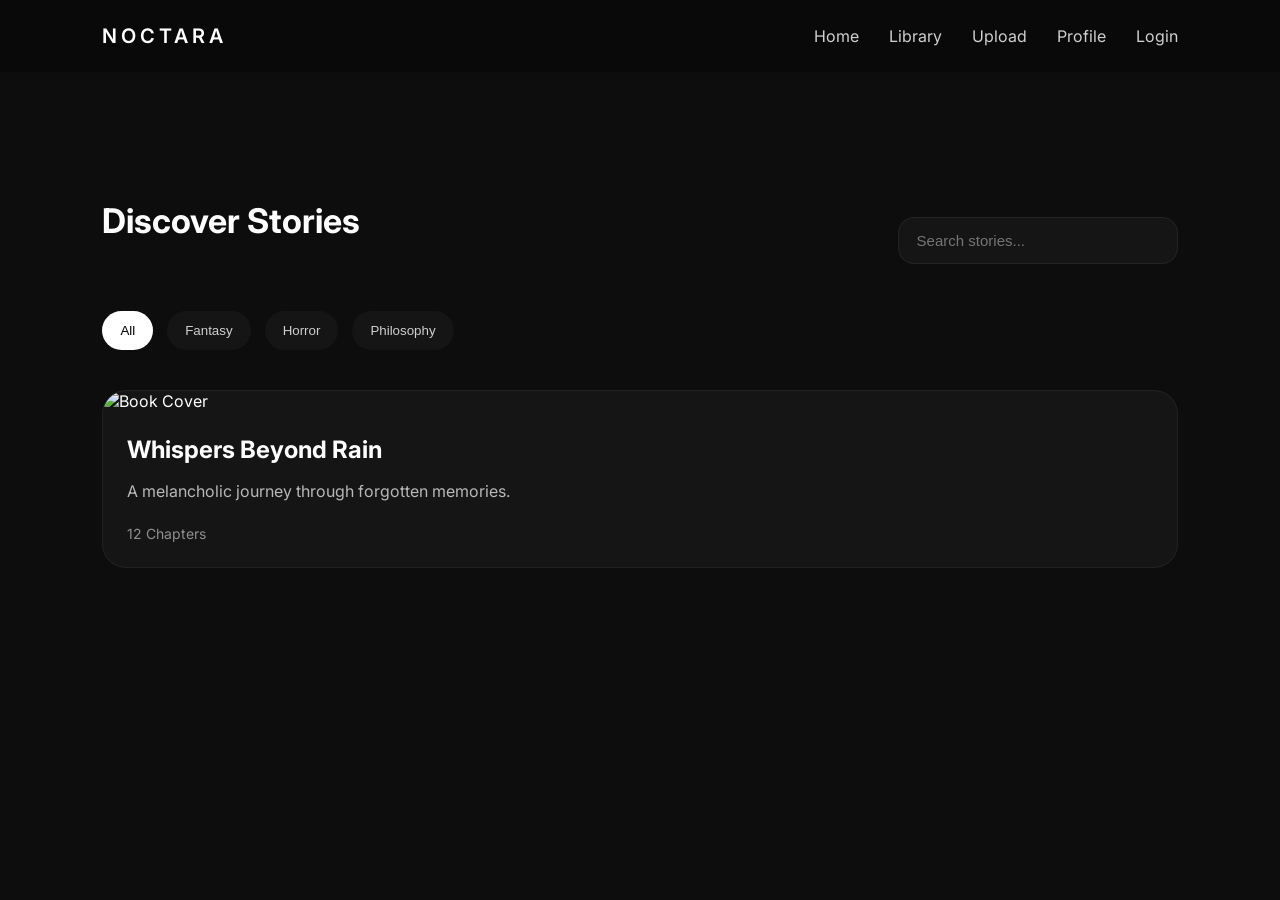
==== index.html @ 57a79c5a "Update index.html" ====
<!DOCTYPE html>
<html lang="en">
<head>
  <meta charset="UTF-8"/>
  <meta name="viewport" content="width=device-width, initial-scale=1.0"/>
  <title>Noctara</title>
  <link rel="stylesheet" href="style.css"/>
  <script src="https://cdn.jsdelivr.net/npm/@supabase/supabase-js@2"></script>
  <link rel="preconnect" href="https://fonts.googleapis.com">
  <link href="https://fonts.googleapis.com/css2?family=Inter:wght@300;400;500;600&family=Merriweather:wght@400;700&display=swap" rel="stylesheet">
</head>
<body>
  <nav class="navbar">
    <div class="logo">NOCTARA</div>
    <div class="nav-links">
      <a href="index.html">Home</a>
      <a href="#">Library</a>
      <a href="upload.html">Upload</a>
      <a href="profile.html">Profile</a>
      <a href="login.html" id="login-link">Login</a>
    </div>
  </nav>

  <section class="books-section" style="margin-top: 100px;">
    <div class="section-top">
      <h2>Discover Stories</h2>
      <input type="text" placeholder="Search stories..." class="search-bar">
    </div>

    <div class="genres">
      <button class="genre-btn active">All</button>
      <button class="genre-btn">Fantasy</button>
      <button class="genre-btn">Horror</button>
      <button class="genre-btn">Philosophy</button>
    </div>

    <div class="books-grid">
      <a href="book.html" class="book-link">
        <div class="book-card">
          <div class="image-wrapper">
            <img src="https://images.unsplash.com/photo-1512820790803-83ca734da794?q=80&w=1200&auto=format&fit=crop" alt="Book Cover">
          </div>
          <div class="book-info">
            <h3>Whispers Beyond Rain</h3>
            <p>A melancholic journey through forgotten memories.</p>
            <span>12 Chapters</span>
          </div>
        </div>
      </a>
      </div>
  </section>

  <script src="script.js"></script>
</body>
</html>
---- style.css ----
*{
  margin:0;
  padding:0;
  box-sizing:border-box;
}

body{
  background:#0d0d0d;
  color:white;
  font-family:'Inter',sans-serif;
  overflow-x:hidden;
}

/* NAVBAR */

.navbar{
  width:100%;
  padding:24px 8%;

  display:flex;
  justify-content:space-between;
  align-items:center;

  position:fixed;
  top:0;

  z-index:999;

  backdrop-filter:blur(12px);
  background:rgba(0,0,0,0.25);
}

.logo{
  font-size:20px;
  letter-spacing:4px;
  font-weight:600;
}

.nav-links{
  display:flex;
  gap:30px;
}

.nav-links a{
  color:#d0d0d0;
  text-decoration:none;
  transition:0.3s;
}

.nav-links a:hover{
  color:white;
}

/* HERO */

.hero{
  min-height:100vh;

  display:flex;
  align-items:center;

  padding:0 8%;
}

.hero-content{
  max-width:700px;
}

.small-text{
  color:#8f8f8f;
  margin-bottom:20px;

  letter-spacing:2px;
  text-transform:uppercase;

  font-size:12px;
}

.hero h1{
  font-size:72px;
  line-height:1.1;

  margin-bottom:24px;

  font-family:'Merriweather',serif;
}

.hero-description{
  color:#bcbcbc;
  line-height:1.9;

  font-size:18px;
}

.explore-btn{
  margin-top:35px;

  padding:16px 34px;

  border:none;
  border-radius:40px;

  background:white;
  color:black;

  font-weight:600;
  cursor:pointer;

  transition:0.3s;
}

.explore-btn:hover{
  transform:translateY(-3px);
}

/* BOOKS */

.books-section{
  padding:100px 8%;
}

.books-section h2{
  margin-bottom:40px;
  font-size:34px;
}

.books-grid{
  display:grid;
  grid-template-columns:repeat(auto-fit,minmax(280px,1fr));
  gap:30px;
}

.book-link{
  text-decoration:none;
  color:inherit;
}

.book-card{
  background:#151515;

  border-radius:24px;

  overflow:hidden;

  transition:0.4s;

  border:1px solid rgba(255,255,255,0.05);
}

.book-card:hover{
  transform:translateY(-10px);
}

.book-card img{
  width:100%;
  height:340px;
  object-fit:cover;
}

.book-info{
  padding:24px;
}

.book-info h3{
  margin-bottom:14px;
  font-size:24px;
}

.book-info p{
  color:#b8b8b8;
  line-height:1.7;

  margin-bottom:18px;
}

.book-info span{
  color:#8f8f8f;
  font-size:14px;
}

/* READING PAGE */

.reading-progress{
  position:fixed;
  top:0;
  left:0;

  width:0%;
  height:4px;

  background:white;

  z-index:99999;
}

.book-hero{
  position:relative;

  width:100%;
  min-height:100vh;

  display:flex;
  align-items:center;

  overflow:hidden;
}

.hero-cover{
  position:absolute;

  width:100%;
  height:100%;

  object-fit:cover;

  filter:brightness(0.25);
}

.overlay{
  position:absolute;

  width:100%;
  height:100%;

  background:linear-gradient(
    to bottom,
    rgba(0,0,0,0.3),
    rgba(0,0,0,0.9)
  );

  z-index:1;
}

.book-hero-content{
  position:relative;
  z-index:2;

  padding:140px 8%;

  max-width:800px;
}

.genre{
  color:#bdbdbd;

  margin-bottom:18px;

  letter-spacing:2px;
  text-transform:uppercase;

  font-size:12px;
}

.book-hero-content h1{
  font-size:72px;
  line-height:1.1;

  margin-bottom:18px;

  font-family:'Merriweather',serif;
}

.author{
  color:#d0d0d0;
  margin-bottom:30px;
}

.description{
  color:#b7b7b7;

  line-height:1.9;
  font-size:18px;
}

.start-reading-btn{
  margin-top:40px;

  padding:16px 34px;

  border:none;
  border-radius:40px;

  background:white;
  color:black;

  font-weight:600;

  cursor:pointer;

  transition:0.3s;
}

.start-reading-btn:hover{
  transform:translateY(-3px);
}

/* CHAPTER */

.chapter-section{
  padding:100px 8%;

  display:flex;
  justify-content:center;
}

.chapter-container{
  width:100%;
  max-width:850px;
}

.chapter-header{
  margin-bottom:60px;
}

.chapter-header span{
  color:#9e9e9e;

  letter-spacing:2px;
  text-transform:uppercase;

  font-size:13px;
}

.chapter-header h2{
  margin-top:14px;

  font-size:52px;

  font-family:'Merriweather',serif;
}

.chapter-content p{
  color:#d4d4d4;

  font-size:21px;
  line-height:2.2;

  margin-bottom:40px;
}

/* MOBILE */

@media(max-width:768px){

  .nav-links{
    display:none;
  }

  .hero h1,
  .book-hero-content h1{
    font-size:46px;
  }

  .chapter-header h2{
    font-size:34px;
  }

  .chapter-content p{
    font-size:18px;
    line-height:2;
  }

}
/* SECTION TOP */

.section-top{
  display:flex;
  justify-content:space-between;
  align-items:center;

  gap:20px;

  margin-bottom:30px;

  flex-wrap:wrap;
}

.search-bar{
  background:#151515;

  border:1px solid rgba(255,255,255,0.06);

  color:white;

  padding:14px 18px;

  border-radius:16px;

  width:280px;

  outline:none;

  font-size:15px;
}

/* GENRES */

.genres{
  display:flex;
  gap:14px;

  flex-wrap:wrap;

  margin-bottom:40px;
}

.genre-btn{
  background:#151515;

  color:#cfcfcf;

  border:none;

  padding:12px 18px;

  border-radius:30px;

  cursor:pointer;

  transition:0.3s;
}

.genre-btn:hover{
  background:#222;
}

.genre-btn.active{
  background:white;
  color:black;
}

/* CONTINUE READING */

.continue-reading{
  margin-bottom:60px;

  background:#151515;

  border:1px solid rgba(255,255,255,0.05);

  border-radius:28px;

  padding:35px;

  display:flex;
  justify-content:space-between;
  align-items:center;

  gap:20px;

  flex-wrap:wrap;
}

.continue-text span{
  color:#9f9f9f;

  text-transform:uppercase;

  letter-spacing:2px;

  font-size:12px;
}

.continue-text h3{
  margin-top:12px;
  margin-bottom:10px;

  font-size:32px;

  font-family:'Merriweather', serif;
}

.continue-text p{
  color:#b8b8b8;
}

.continue-btn{
  padding:16px 28px;

  border:none;
  border-radius:40px;

  background:white;
  color:black;

  font-weight:600;

  cursor:pointer;

  transition:0.3s;
}

.continue-btn:hover{
  transform:translateY(-3px);
}

/* IMAGE HOVER */

.image-wrapper{
  overflow:hidden;
}

.image-wrapper img{
  transition:0.5s;
}

.book-card:hover img{
  transform:scale(1.08);
}

/* MOBILE */

@media(max-width:768px){

  .search-bar{
    width:100%;
  }

  .continue-reading{
    padding:28px;
  }

  .continue-text h3{
    font-size:26px;
  }
  /* SCROLL REVEAL */

.hidden{
  opacity:0;

  transform:translateY(40px);

  transition:
    opacity 0.8s ease,
    transform 0.8s ease;
}

.show{
  opacity:1;

  transform:translateY(0);
}

}
/* UPLOAD PAGE */

.upload-section{
  min-height:100vh;

  padding:140px 8% 100px;

  display:flex;
  justify-content:center;
}

.upload-container{
  width:100%;
  max-width:900px;
}

.upload-label{
  color:#9f9f9f;

  letter-spacing:2px;
  text-transform:uppercase;

  font-size:12px;

  margin-bottom:18px;
}

.upload-container h1{
  font-size:64px;

  line-height:1.1;

  margin-bottom:20px;

  font-family:'Merriweather', serif;
}

.upload-description{
  color:#b7b7b7;

  line-height:1.8;

  margin-bottom:50px;

  max-width:650px;
}

.upload-form{
  display:flex;
  flex-direction:column;

  gap:28px;
}

.input-group{
  display:flex;
  flex-direction:column;

  gap:12px;
}

.input-group label{
  color:#d5d5d5;

  font-size:15px;
}

.input-group input,
.input-group textarea,
.input-group select{
  background:#151515;

  border:1px solid rgba(255,255,255,0.06);

  color:white;

  padding:18px;

  border-radius:18px;

  outline:none;

  font-size:15px;

  resize:none;
}

.input-group textarea{
  line-height:1.9;
}

.upload-buttons{
  display:flex;

  gap:20px;

  margin-top:20px;

  flex-wrap:wrap;
}

.draft-btn{
  background:#1c1c1c;

  color:white;

  border:none;

  padding:16px 28px;

  border-radius:40px;

  cursor:pointer;

  transition:0.3s;
}

.publish-btn{
  background:white;

  color:black;

  border:none;

  padding:16px 32px;

  border-radius:40px;

  font-weight:600;

  cursor:pointer;

  transition:0.3s;
}

.draft-btn:hover,
.publish-btn:hover{
  transform:translateY(-3px);
}

@media(max-width:768px){

  .upload-container h1{
    font-size:44px;
  }

}
/* PROFILE PAGE */

.profile-section{
  min-height:100vh;

  padding:160px 8% 100px;

  display:flex;
  align-items:center;
}

.profile-header{
  width:100%;

  display:flex;
  gap:60px;

  align-items:center;

  flex-wrap:wrap;
}

.profile-image{
  width:320px;
  height:420px;

  object-fit:cover;

  border-radius:30px;

  box-shadow:0 20px 60px rgba(0,0,0,0.5);
}

.profile-info{
  flex:1;
  min-width:300px;
}

.profile-tag{
  color:#9f9f9f;

  letter-spacing:2px;
  text-transform:uppercase;

  font-size:12px;

  margin-bottom:18px;
}

.profile-info h1{
  font-size:72px;

  line-height:1.1;

  margin-bottom:24px;

  font-family:'Merriweather', serif;
}

.profile-bio{
  color:#b7b7b7;

  line-height:1.9;

  max-width:700px;

  margin-bottom:40px;

  font-size:17px;
}

.profile-stats{
  display:flex;

  gap:20px;

  flex-wrap:wrap;
}

.stat-box{
  background:#151515;

  border:1px solid rgba(255,255,255,0.05);

  padding:24px 30px;

  border-radius:24px;

  min-width:140px;
}

.stat-box h3{
  font-size:30px;

  margin-bottom:8px;
}

.stat-box span{
  color:#a5a5a5;
}

@media(max-width:768px){

  .profile-info h1{
    font-size:48px;
  }

  .profile-image{
    width:100%;
    height:400px;
  }

}
/* AUTH PAGE */

.auth-section{
  min-height:100vh;

  display:flex;
  justify-content:center;
  align-items:center;

  padding:40px 8%;
}

.auth-container{
  width:100%;
  max-width:520px;

  background:#151515;

  border:1px solid rgba(255,255,255,0.05);

  border-radius:32px;

  padding:50px;
}

.auth-label{
  color:#9f9f9f;

  letter-spacing:2px;
  text-transform:uppercase;

  font-size:12px;

  margin-bottom:18px;
}

.auth-container h1{
  font-size:56px;

  line-height:1.1;

  margin-bottom:20px;

  font-family:'Merriweather', serif;
}

.auth-description{
  color:#b7b7b7;

  line-height:1.8;

  margin-bottom:40px;
}

.auth-form{
  display:flex;
  flex-direction:column;

  gap:24px;
}

.auth-options{
  display:flex;

  justify-content:space-between;
  align-items:center;

  gap:20px;

  flex-wrap:wrap;
}

.remember-box{
  display:flex;
  align-items:center;

  gap:10px;

  color:#cfcfcf;

  font-size:14px;
}

.auth-options a{
  color:#bdbdbd;

  text-decoration:none;

  font-size:14px;
}

.login-btn{
  margin-top:10px;

  background:white;
  color:black;

  border:none;

  padding:18px;

  border-radius:40px;

  font-weight:600;

  cursor:pointer;

  transition:0.3s;
}

.login-btn:hover{
  transform:translateY(-3px);
}

.signup-text{
  margin-top:30px;

  color:#b7b7b7;

  text-align:center;
}

.signup-text a{
  color:white;

  text-decoration:none;
}

@media(max-width:768px){

  .auth-container{
    padding:35px;
  }

  .auth-container h1{
    font-size:42px;
  }

}
.github-btn{
  width:100%;

  margin-top:15px;

  background:#24292e;
  color:white;

  border:none;

  padding:16px;

  border-radius:40px;

  cursor:pointer;

  transition:0.3s;
}

.github-btn:hover{
  transform:translateY(-3px);
}
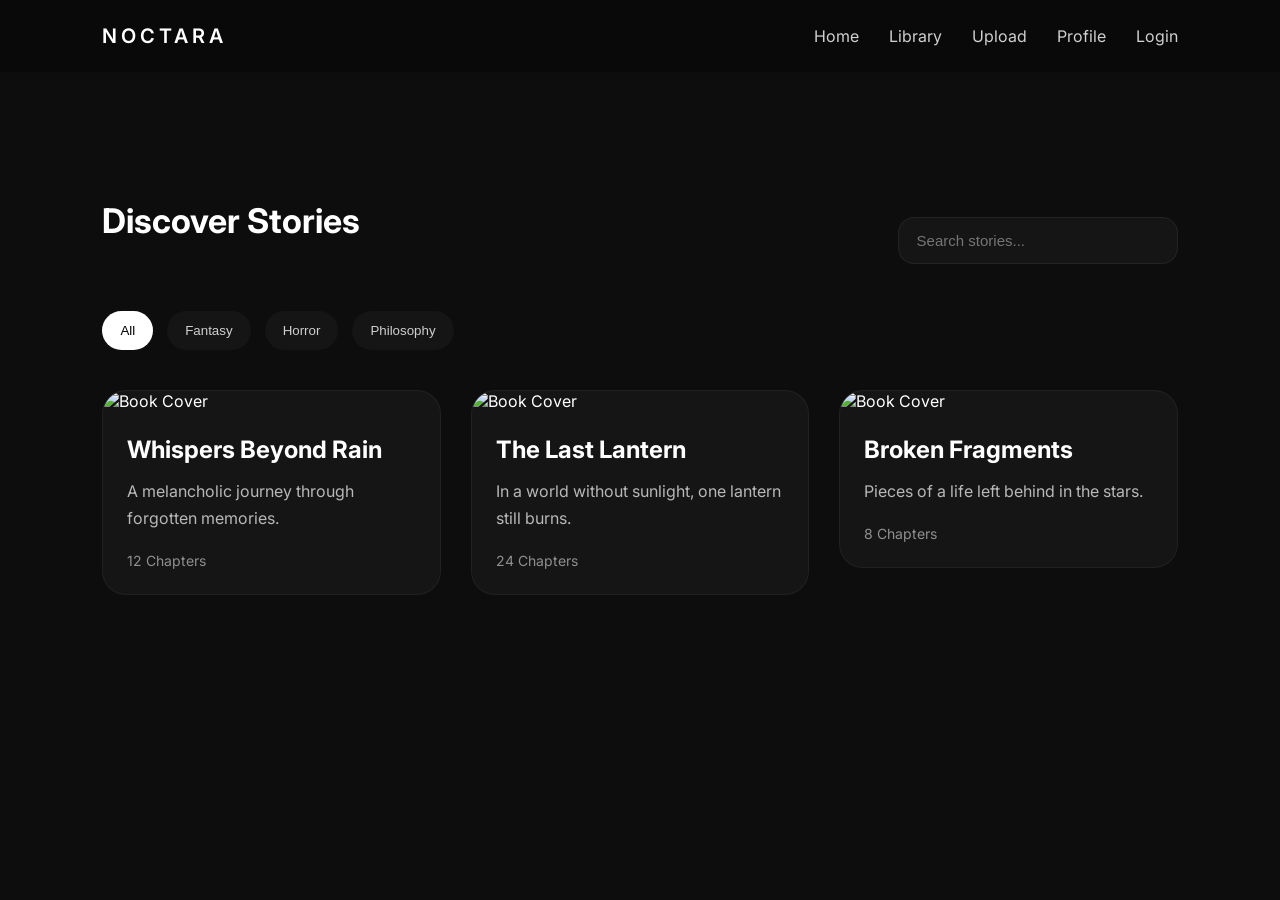
==== commit 6c6a7a75: "Update index.html" ====
--- a/index.html
+++ b/index.html
@@ -10,6 +10,7 @@
   <link href="https://fonts.googleapis.com/css2?family=Inter:wght@300;400;500;600&family=Merriweather:wght@400;700&display=swap" rel="stylesheet">
 </head>
 <body>
+
   <nav class="navbar">
     <div class="logo">NOCTARA</div>
     <div class="nav-links">
@@ -17,7 +18,7 @@
       <a href="#">Library</a>
       <a href="upload.html">Upload</a>
       <a href="profile.html">Profile</a>
-      <a href="login.html" id="login-link">Login</a>
+      <a href="login.html">Login</a>
     </div>
   </nav>
 
@@ -47,7 +48,33 @@
           </div>
         </div>
       </a>
-      </div>
+
+      <a href="book.html" class="book-link">
+        <div class="book-card">
+          <div class="image-wrapper">
+            <img src="https://images.unsplash.com/photo-1495446815901-a7297e633e8d?q=80&w=1200&auto=format&fit=crop" alt="Book Cover">
+          </div>
+          <div class="book-info">
+            <h3>The Last Lantern</h3>
+            <p>In a world without sunlight, one lantern still burns.</p>
+            <span>24 Chapters</span>
+          </div>
+        </div>
+      </a>
+
+      <a href="book.html" class="book-link">
+        <div class="book-card">
+          <div class="image-wrapper">
+            <img src="https://images.unsplash.com/photo-1521587760476-6c12a4b040da?q=80&w=1200&auto=format&fit=crop" alt="Book Cover">
+          </div>
+          <div class="book-info">
+            <h3>Broken Fragments</h3>
+            <p>Pieces of a life left behind in the stars.</p>
+            <span>8 Chapters</span>
+          </div>
+        </div>
+      </a>
+    </div>
   </section>
 
   <script src="script.js"></script>
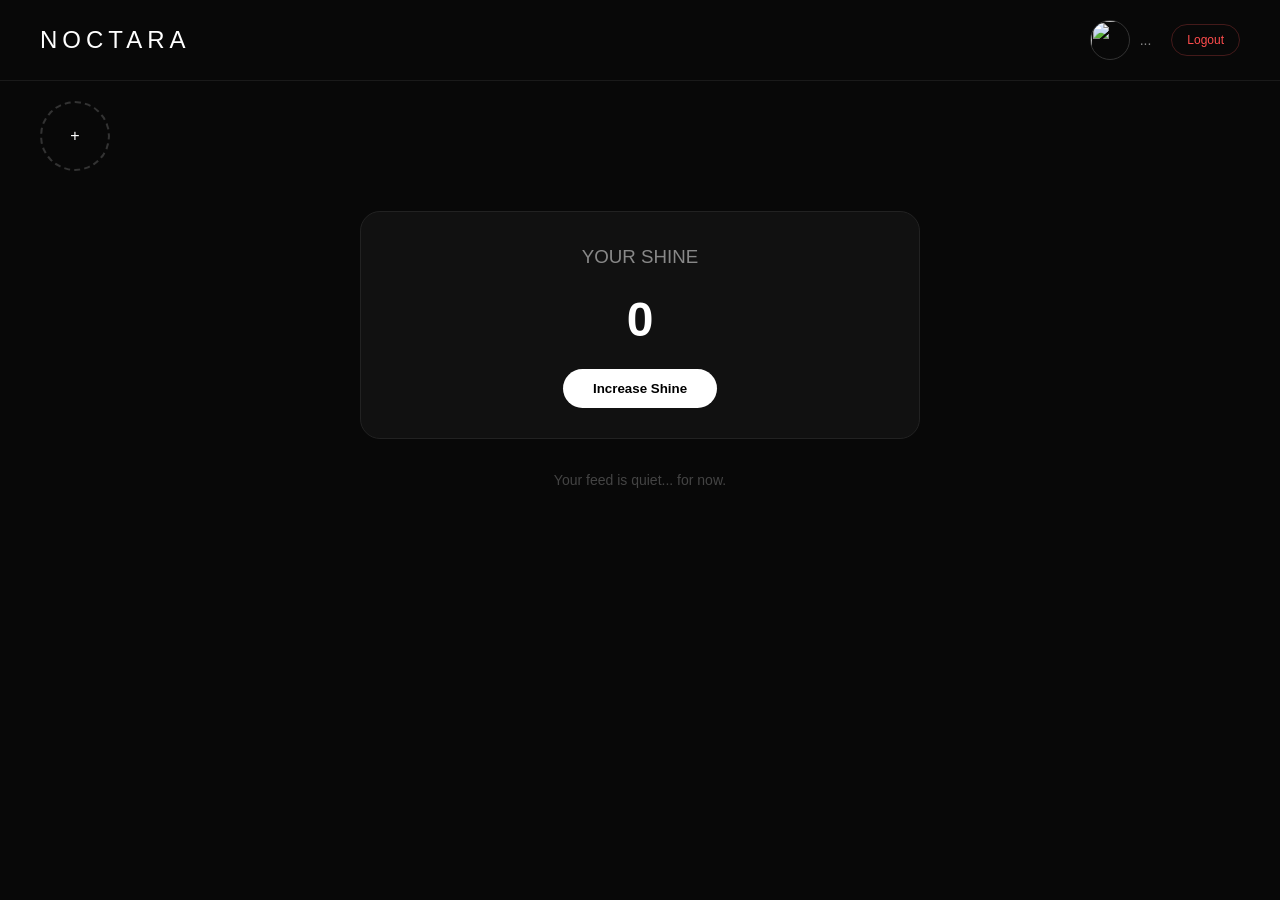
==== commit a4bef7a4: "Update index.html" ====
--- a/index.html
+++ b/index.html
@@ -1,82 +1,42 @@
 <!DOCTYPE html>
 <html lang="en">
 <head>
-  <meta charset="UTF-8"/>
-  <meta name="viewport" content="width=device-width, initial-scale=1.0"/>
-  <title>Noctara</title>
-  <link rel="stylesheet" href="style.css"/>
-  <script src="https://cdn.jsdelivr.net/npm/@supabase/supabase-js@2"></script>
-  <link rel="preconnect" href="https://fonts.googleapis.com">
-  <link href="https://fonts.googleapis.com/css2?family=Inter:wght@300;400;500;600&family=Merriweather:wght@400;700&display=swap" rel="stylesheet">
+    <meta charset="UTF-8">
+    <meta name="viewport" content="width=device-width, initial-scale=1.0">
+    <title>Noctara | Feed</title>
+    <link rel="stylesheet" href="style.css">
+    <script src="https://cdn.jsdelivr.net/npm/@supabase/supabase-js@2"></script>
 </head>
-<body>
+<body style="background: #080808; color: white; margin: 0; font-family: 'Inter', sans-serif;">
 
-  <nav class="navbar">
-    <div class="logo">NOCTARA</div>
-    <div class="nav-links">
-      <a href="index.html">Home</a>
-      <a href="#">Library</a>
-      <a href="upload.html">Upload</a>
-      <a href="profile.html">Profile</a>
-      <a href="login.html">Login</a>
-    </div>
-  </nav>
+    <nav style="display: flex; justify-content: space-between; align-items: center; padding: 20px 40px; border-bottom: 1px solid #1a1a1a;">
+        <h2 style="letter-spacing: 5px; font-weight: 200; margin: 0;">NOCTARA</h2>
+        <div style="display: flex; align-items: center; gap: 20px;">
+            <div id="userProfile" style="display: flex; align-items: center; gap: 10px;">
+                <img id="avatarImg" src="https://via.placeholder.com/40" style="width: 40px; height: 40px; border-radius: 50%; border: 1px solid #333; object-fit: cover;">
+                <span id="userEmail" style="font-size: 14px; color: #888;">...</span>
+            </div>
+            <button id="logoutBtn" style="background: transparent; color: #ff4d4d; border: 1px solid #441a1a; padding: 8px 15px; border-radius: 20px; cursor: pointer; font-size: 12px;">Logout</button>
+        </div>
+    </nav>
 
-  <section class="books-section" style="margin-top: 100px;">
-    <div class="section-top">
-      <h2>Discover Stories</h2>
-      <input type="text" placeholder="Search stories..." class="search-bar">
+    <div class="stories-container" style="display: flex; gap: 15px; padding: 20px 40px; overflow-x: auto; scrollbar-width: none;">
+        <div class="story-add" style="min-width: 70px; height: 70px; border-radius: 50%; border: 2px dashed #333; display: flex; align-items: center; justify-content: center; cursor: pointer;">+</div>
+        <div id="storyList" style="display: flex; gap: 15px;"></div>
     </div>
 
-    <div class="genres">
-      <button class="genre-btn active">All</button>
-      <button class="genre-btn">Fantasy</button>
-      <button class="genre-btn">Horror</button>
-      <button class="genre-btn">Philosophy</button>
-    </div>
+    <main style="max-width: 600px; margin: 0 auto; padding: 20px;">
+        <div class="shine-card" style="background: #111; border: 1px solid #222; border-radius: 20px; padding: 30px; text-align: center;">
+            <h3 style="font-weight: 300; color: #888;">YOUR SHINE</h3>
+            <div id="shineDisplay" style="font-size: 48px; font-weight: 700; margin: 10px 0;">0</div>
+            <button id="increaseShine" style="background: white; color: black; border: none; padding: 12px 30px; border-radius: 25px; font-weight: 600; cursor: pointer; transition: 0.3s;">Increase Shine</button>
+        </div>
 
-    <div class="books-grid">
-      <a href="book.html" class="book-link">
-        <div class="book-card">
-          <div class="image-wrapper">
-            <img src="https://images.unsplash.com/photo-1512820790803-83ca734da794?q=80&w=1200&auto=format&fit=crop" alt="Book Cover">
-          </div>
-          <div class="book-info">
-            <h3>Whispers Beyond Rain</h3>
-            <p>A melancholic journey through forgotten memories.</p>
-            <span>12 Chapters</span>
-          </div>
+        <div id="postFeed" style="margin-top: 30px;">
+            <p style="color: #444; text-align: center; font-size: 14px;">Your feed is quiet... for now.</p>
         </div>
-      </a>
+    </main>
 
-      <a href="book.html" class="book-link">
-        <div class="book-card">
-          <div class="image-wrapper">
-            <img src="https://images.unsplash.com/photo-1495446815901-a7297e633e8d?q=80&w=1200&auto=format&fit=crop" alt="Book Cover">
-          </div>
-          <div class="book-info">
-            <h3>The Last Lantern</h3>
-            <p>In a world without sunlight, one lantern still burns.</p>
-            <span>24 Chapters</span>
-          </div>
-        </div>
-      </a>
-
-      <a href="book.html" class="book-link">
-        <div class="book-card">
-          <div class="image-wrapper">
-            <img src="https://images.unsplash.com/photo-1521587760476-6c12a4b040da?q=80&w=1200&auto=format&fit=crop" alt="Book Cover">
-          </div>
-          <div class="book-info">
-            <h3>Broken Fragments</h3>
-            <p>Pieces of a life left behind in the stars.</p>
-            <span>8 Chapters</span>
-          </div>
-        </div>
-      </a>
-    </div>
-  </section>
-
-  <script src="script.js"></script>
+    <script src="script.js"></script>
 </body>
 </html>
--- a/style.css
+++ b/style.css
@@ -1,965 +1,287 @@
-*{
-  margin:0;
-  padding:0;
-  box-sizing:border-box;
-}
-
-body{
-  background:#0d0d0d;
-  color:white;
-  font-family:'Inter',sans-serif;
-  overflow-x:hidden;
-}
-
-/* NAVBAR */
-
-.navbar{
-  width:100%;
-  padding:24px 8%;
-
-  display:flex;
-  justify-content:space-between;
-  align-items:center;
-
-  position:fixed;
-  top:0;
-
-  z-index:999;
-
-  backdrop-filter:blur(12px);
-  background:rgba(0,0,0,0.25);
-}
-
-.logo{
-  font-size:20px;
-  letter-spacing:4px;
-  font-weight:600;
-}
-
-.nav-links{
-  display:flex;
-  gap:30px;
-}
-
-.nav-links a{
-  color:#d0d0d0;
-  text-decoration:none;
-  transition:0.3s;
-}
-
-.nav-links a:hover{
-  color:white;
-}
-
-/* HERO */
-
-.hero{
-  min-height:100vh;
-
-  display:flex;
-  align-items:center;
-
-  padding:0 8%;
-}
-
-.hero-content{
-  max-width:700px;
-}
-
-.small-text{
-  color:#8f8f8f;
-  margin-bottom:20px;
-
-  letter-spacing:2px;
-  text-transform:uppercase;
-
-  font-size:12px;
-}
-
-.hero h1{
-  font-size:72px;
-  line-height:1.1;
-
-  margin-bottom:24px;
-
-  font-family:'Merriweather',serif;
-}
-
-.hero-description{
-  color:#bcbcbc;
-  line-height:1.9;
-
-  font-size:18px;
-}
-
-.explore-btn{
-  margin-top:35px;
-
-  padding:16px 34px;
-
-  border:none;
-  border-radius:40px;
-
-  background:white;
-  color:black;
-
-  font-weight:600;
-  cursor:pointer;
-
-  transition:0.3s;
-}
-
-.explore-btn:hover{
-  transform:translateY(-3px);
-}
-
-/* BOOKS */
-
-.books-section{
-  padding:100px 8%;
-}
-
-.books-section h2{
-  margin-bottom:40px;
-  font-size:34px;
-}
-
-.books-grid{
-  display:grid;
-  grid-template-columns:repeat(auto-fit,minmax(280px,1fr));
-  gap:30px;
-}
-
-.book-link{
-  text-decoration:none;
-  color:inherit;
-}
-
-.book-card{
-  background:#151515;
-
-  border-radius:24px;
-
-  overflow:hidden;
-
-  transition:0.4s;
-
-  border:1px solid rgba(255,255,255,0.05);
-}
-
-.book-card:hover{
-  transform:translateY(-10px);
-}
-
-.book-card img{
-  width:100%;
-  height:340px;
-  object-fit:cover;
-}
-
-.book-info{
-  padding:24px;
-}
-
-.book-info h3{
-  margin-bottom:14px;
-  font-size:24px;
-}
-
-.book-info p{
-  color:#b8b8b8;
-  line-height:1.7;
-
-  margin-bottom:18px;
-}
-
-.book-info span{
-  color:#8f8f8f;
-  font-size:14px;
-}
-
-/* READING PAGE */
-
-.reading-progress{
-  position:fixed;
-  top:0;
-  left:0;
-
-  width:0%;
-  height:4px;
-
-  background:white;
-
-  z-index:99999;
-}
-
-.book-hero{
-  position:relative;
-
-  width:100%;
-  min-height:100vh;
-
-  display:flex;
-  align-items:center;
-
-  overflow:hidden;
-}
-
-.hero-cover{
-  position:absolute;
-
-  width:100%;
-  height:100%;
-
-  object-fit:cover;
-
-  filter:brightness(0.25);
-}
-
-.overlay{
-  position:absolute;
-
-  width:100%;
-  height:100%;
-
-  background:linear-gradient(
-    to bottom,
-    rgba(0,0,0,0.3),
-    rgba(0,0,0,0.9)
-  );
-
-  z-index:1;
-}
-
-.book-hero-content{
-  position:relative;
-  z-index:2;
-
-  padding:140px 8%;
-
-  max-width:800px;
-}
-
-.genre{
-  color:#bdbdbd;
-
-  margin-bottom:18px;
-
-  letter-spacing:2px;
-  text-transform:uppercase;
-
-  font-size:12px;
-}
-
-.book-hero-content h1{
-  font-size:72px;
-  line-height:1.1;
-
-  margin-bottom:18px;
-
-  font-family:'Merriweather',serif;
-}
-
-.author{
-  color:#d0d0d0;
-  margin-bottom:30px;
-}
-
-.description{
-  color:#b7b7b7;
-
-  line-height:1.9;
-  font-size:18px;
-}
-
-.start-reading-btn{
-  margin-top:40px;
-
-  padding:16px 34px;
-
-  border:none;
-  border-radius:40px;
-
-  background:white;
-  color:black;
-
-  font-weight:600;
-
-  cursor:pointer;
-
-  transition:0.3s;
-}
-
-.start-reading-btn:hover{
-  transform:translateY(-3px);
-}
-
-/* CHAPTER */
-
-.chapter-section{
-  padding:100px 8%;
-
-  display:flex;
-  justify-content:center;
-}
-
-.chapter-container{
-  width:100%;
-  max-width:850px;
-}
-
-.chapter-header{
-  margin-bottom:60px;
-}
-
-.chapter-header span{
-  color:#9e9e9e;
-
-  letter-spacing:2px;
-  text-transform:uppercase;
-
-  font-size:13px;
-}
-
-.chapter-header h2{
-  margin-top:14px;
-
-  font-size:52px;
-
-  font-family:'Merriweather',serif;
-}
-
-.chapter-content p{
-  color:#d4d4d4;
-
-  font-size:21px;
-  line-height:2.2;
-
-  margin-bottom:40px;
-}
-
-/* MOBILE */
-
-@media(max-width:768px){
-
-  .nav-links{
-    display:none;
-  }
-
-  .hero h1,
-  .book-hero-content h1{
-    font-size:46px;
-  }
-
-  .chapter-header h2{
-    font-size:34px;
-  }
-
-  .chapter-content p{
-    font-size:18px;
-    line-height:2;
-  }
-
-}
-/* SECTION TOP */
-
-.section-top{
-  display:flex;
-  justify-content:space-between;
-  align-items:center;
-
-  gap:20px;
-
-  margin-bottom:30px;
-
-  flex-wrap:wrap;
-}
-
-.search-bar{
-  background:#151515;
-
-  border:1px solid rgba(255,255,255,0.06);
-
-  color:white;
-
-  padding:14px 18px;
-
-  border-radius:16px;
-
-  width:280px;
-
-  outline:none;
-
-  font-size:15px;
-}
-
-/* GENRES */
-
-.genres{
-  display:flex;
-  gap:14px;
-
-  flex-wrap:wrap;
-
-  margin-bottom:40px;
-}
-
-.genre-btn{
-  background:#151515;
-
-  color:#cfcfcf;
-
-  border:none;
-
-  padding:12px 18px;
-
-  border-radius:30px;
-
-  cursor:pointer;
-
-  transition:0.3s;
-}
-
-.genre-btn:hover{
-  background:#222;
-}
-
-.genre-btn.active{
-  background:white;
-  color:black;
-}
-
-/* CONTINUE READING */
-
-.continue-reading{
-  margin-bottom:60px;
-
-  background:#151515;
-
-  border:1px solid rgba(255,255,255,0.05);
-
-  border-radius:28px;
-
-  padding:35px;
-
-  display:flex;
-  justify-content:space-between;
-  align-items:center;
-
-  gap:20px;
-
-  flex-wrap:wrap;
-}
-
-.continue-text span{
-  color:#9f9f9f;
-
-  text-transform:uppercase;
-
-  letter-spacing:2px;
-
-  font-size:12px;
-}
-
-.continue-text h3{
-  margin-top:12px;
-  margin-bottom:10px;
-
-  font-size:32px;
-
-  font-family:'Merriweather', serif;
-}
-
-.continue-text p{
-  color:#b8b8b8;
-}
-
-.continue-btn{
-  padding:16px 28px;
-
-  border:none;
-  border-radius:40px;
-
-  background:white;
-  color:black;
-
-  font-weight:600;
-
-  cursor:pointer;
-
-  transition:0.3s;
-}
-
-.continue-btn:hover{
-  transform:translateY(-3px);
-}
-
-/* IMAGE HOVER */
-
-.image-wrapper{
-  overflow:hidden;
-}
-
-.image-wrapper img{
-  transition:0.5s;
-}
-
-.book-card:hover img{
-  transform:scale(1.08);
-}
-
-/* MOBILE */
-
-@media(max-width:768px){
-
-  .search-bar{
-    width:100%;
-  }
-
-  .continue-reading{
-    padding:28px;
-  }
-
-  .continue-text h3{
-    font-size:26px;
-  }
-  /* SCROLL REVEAL */
-
-.hidden{
-  opacity:0;
-
-  transform:translateY(40px);
-
-  transition:
-    opacity 0.8s ease,
-    transform 0.8s ease;
-}
-
-.show{
-  opacity:1;
-
-  transform:translateY(0);
-}
-
-}
-/* UPLOAD PAGE */
-
-.upload-section{
-  min-height:100vh;
-
-  padding:140px 8% 100px;
-
-  display:flex;
-  justify-content:center;
-}
-
-.upload-container{
-  width:100%;
-  max-width:900px;
-}
-
-.upload-label{
-  color:#9f9f9f;
-
-  letter-spacing:2px;
-  text-transform:uppercase;
-
-  font-size:12px;
-
-  margin-bottom:18px;
-}
-
-.upload-container h1{
-  font-size:64px;
-
-  line-height:1.1;
-
-  margin-bottom:20px;
-
-  font-family:'Merriweather', serif;
-}
-
-.upload-description{
-  color:#b7b7b7;
-
-  line-height:1.8;
-
-  margin-bottom:50px;
-
-  max-width:650px;
-}
-
-.upload-form{
-  display:flex;
-  flex-direction:column;
-
-  gap:28px;
-}
-
-.input-group{
-  display:flex;
-  flex-direction:column;
-
-  gap:12px;
-}
-
-.input-group label{
-  color:#d5d5d5;
-
-  font-size:15px;
-}
-
-.input-group input,
-.input-group textarea,
-.input-group select{
-  background:#151515;
-
-  border:1px solid rgba(255,255,255,0.06);
-
-  color:white;
-
-  padding:18px;
-
-  border-radius:18px;
-
-  outline:none;
-
-  font-size:15px;
-
-  resize:none;
-}
-
-.input-group textarea{
-  line-height:1.9;
-}
-
-.upload-buttons{
-  display:flex;
-
-  gap:20px;
-
-  margin-top:20px;
-
-  flex-wrap:wrap;
-}
-
-.draft-btn{
-  background:#1c1c1c;
-
-  color:white;
-
-  border:none;
-
-  padding:16px 28px;
-
-  border-radius:40px;
-
-  cursor:pointer;
-
-  transition:0.3s;
-}
-
-.publish-btn{
-  background:white;
-
-  color:black;
-
-  border:none;
-
-  padding:16px 32px;
-
-  border-radius:40px;
-
-  font-weight:600;
-
-  cursor:pointer;
-
-  transition:0.3s;
-}
-
-.draft-btn:hover,
-.publish-btn:hover{
-  transform:translateY(-3px);
-}
-
-@media(max-width:768px){
-
-  .upload-container h1{
-    font-size:44px;
-  }
-
-}
-/* PROFILE PAGE */
-
-.profile-section{
-  min-height:100vh;
-
-  padding:160px 8% 100px;
-
-  display:flex;
-  align-items:center;
-}
-
-.profile-header{
-  width:100%;
-
-  display:flex;
-  gap:60px;
-
-  align-items:center;
-
-  flex-wrap:wrap;
-}
-
-.profile-image{
-  width:320px;
-  height:420px;
-
-  object-fit:cover;
-
-  border-radius:30px;
-
-  box-shadow:0 20px 60px rgba(0,0,0,0.5);
-}
-
-.profile-info{
-  flex:1;
-  min-width:300px;
-}
-
-.profile-tag{
-  color:#9f9f9f;
-
-  letter-spacing:2px;
-  text-transform:uppercase;
-
-  font-size:12px;
-
-  margin-bottom:18px;
-}
-
-.profile-info h1{
-  font-size:72px;
-
-  line-height:1.1;
-
-  margin-bottom:24px;
-
-  font-family:'Merriweather', serif;
-}
-
-.profile-bio{
-  color:#b7b7b7;
-
-  line-height:1.9;
-
-  max-width:700px;
-
-  margin-bottom:40px;
-
-  font-size:17px;
-}
-
-.profile-stats{
-  display:flex;
-
-  gap:20px;
-
-  flex-wrap:wrap;
-}
-
-.stat-box{
-  background:#151515;
-
-  border:1px solid rgba(255,255,255,0.05);
-
-  padding:24px 30px;
-
-  border-radius:24px;
-
-  min-width:140px;
-}
-
-.stat-box h3{
-  font-size:30px;
-
-  margin-bottom:8px;
-}
-
-.stat-box span{
-  color:#a5a5a5;
-}
-
-@media(max-width:768px){
-
-  .profile-info h1{
-    font-size:48px;
-  }
-
-  .profile-image{
-    width:100%;
-    height:400px;
-  }
-
-}
-/* AUTH PAGE */
-
-.auth-section{
-  min-height:100vh;
-
-  display:flex;
-  justify-content:center;
-  align-items:center;
-
-  padding:40px 8%;
-}
-
-.auth-container{
-  width:100%;
-  max-width:520px;
-
-  background:#151515;
-
-  border:1px solid rgba(255,255,255,0.05);
-
-  border-radius:32px;
-
-  padding:50px;
-}
-
-.auth-label{
-  color:#9f9f9f;
-
-  letter-spacing:2px;
-  text-transform:uppercase;
-
-  font-size:12px;
-
-  margin-bottom:18px;
-}
-
-.auth-container h1{
-  font-size:56px;
-
-  line-height:1.1;
-
-  margin-bottom:20px;
-
-  font-family:'Merriweather', serif;
-}
-
-.auth-description{
-  color:#b7b7b7;
-
-  line-height:1.8;
-
-  margin-bottom:40px;
-}
-
-.auth-form{
-  display:flex;
-  flex-direction:column;
-
-  gap:24px;
-}
-
-.auth-options{
-  display:flex;
-
-  justify-content:space-between;
-  align-items:center;
-
-  gap:20px;
-
-  flex-wrap:wrap;
-}
-
-.remember-box{
-  display:flex;
-  align-items:center;
-
-  gap:10px;
-
-  color:#cfcfcf;
-
-  font-size:14px;
-}
-
-.auth-options a{
-  color:#bdbdbd;
-
-  text-decoration:none;
-
-  font-size:14px;
-}
-
-.login-btn{
-  margin-top:10px;
-
-  background:white;
-  color:black;
-
-  border:none;
-
-  padding:18px;
-
-  border-radius:40px;
-
-  font-weight:600;
-
-  cursor:pointer;
-
-  transition:0.3s;
-}
-
-.login-btn:hover{
-  transform:translateY(-3px);
-}
-
-.signup-text{
-  margin-top:30px;
-
-  color:#b7b7b7;
-
-  text-align:center;
-}
-
-.signup-text a{
-  color:white;
-
-  text-decoration:none;
-}
-
-@media(max-width:768px){
-
-  .auth-container{
-    padding:35px;
-  }
-
-  .auth-container h1{
-    font-size:42px;
-  }
-
-}
-.github-btn{
-  width:100%;
-
-  margin-top:15px;
-
-  background:#24292e;
-  color:white;
-
-  border:none;
-
-  padding:16px;
-
-  border-radius:40px;
-
-  cursor:pointer;
-
-  transition:0.3s;
-}
-
-.github-btn:hover{
-  transform:translateY(-3px);
-}
+/* --- GLOBAL & CORE SHINE --- */
+* {
+  margin: 0;
+  padding: 0;
+  box-sizing: border-box;
+}
+
+body {
+  background: #0d0d0d;
+  color: white;
+  font-family: 'Inter', sans-serif;
+  overflow-x: hidden;
+  line-height: 1.6;
+}
+
+/* --- NAVBAR (Enhanced Blur) --- */
+.navbar {
+  width: 100%;
+  padding: 24px 8%;
+  display: flex;
+  justify-content: space-between;
+  align-items: center;
+  position: fixed;
+  top: 0;
+  z-index: 1000;
+  backdrop-filter: blur(15px); /* Increased blur for more shine */
+  background: rgba(0, 0, 0, 0.4);
+  border-bottom: 1px solid rgba(255, 255, 255, 0.05);
+}
+
+.logo {
+  font-size: 20px;
+  letter-spacing: 4px;
+  font-weight: 600;
+  text-transform: uppercase;
+}
+
+.nav-links {
+  display: flex;
+  gap: 30px;
+}
+
+.nav-links a {
+  color: #d0d0d0;
+  text-decoration: none;
+  font-size: 14px;
+  transition: 0.3s ease;
+}
+
+.nav-links a:hover {
+  color: white;
+  text-shadow: 0 0 10px rgba(255,255,255,0.5);
+}
+
+/* --- HERO & SECTIONS --- */
+.books-section, .upload-section, .profile-section {
+  padding: 120px 8% 60px; /* Uniform spacing */
+}
+
+.hero h1, .book-hero-content h1, .profile-info h1, .upload-container h1, .auth-container h1 {
+  font-family: 'Merriweather', serif;
+  line-height: 1.1;
+  margin-bottom: 24px;
+}
+
+/* --- SEARCH & GENRES --- */
+.section-top {
+  display: flex;
+  justify-content: space-between;
+  align-items: center;
+  gap: 20px;
+  margin-bottom: 30px;
+  flex-wrap: wrap;
+}
+
+.search-bar {
+  background: #151515;
+  border: 1px solid rgba(255, 255, 255, 0.1);
+  color: white;
+  padding: 14px 20px;
+  border-radius: 16px;
+  width: 300px;
+  outline: none;
+  transition: 0.3s;
+}
+
+.search-bar:focus {
+  border-color: rgba(255, 255, 255, 0.3);
+  background: #1a1a1a;
+}
+
+.genres {
+  display: flex;
+  gap: 12px;
+  flex-wrap: wrap;
+  margin-bottom: 40px;
+}
+
+.genre-btn {
+  background: #151515;
+  color: #cfcfcf;
+  border: 1px solid rgba(255,255,255,0.05);
+  padding: 10px 22px;
+  border-radius: 30px;
+  cursor: pointer;
+  transition: 0.3s;
+}
+
+.genre-btn.active, .genre-btn:hover {
+  background: white;
+  color: black;
+}
+
+/* --- BOOK CARDS & GRID --- */
+.books-grid {
+  display: grid;
+  grid-template-columns: repeat(auto-fill, minmax(300px, 1fr));
+  gap: 30px;
+}
+
+.book-card {
+  background: #151515;
+  border-radius: 24px;
+  overflow: hidden;
+  transition: 0.4s cubic-bezier(0.175, 0.885, 0.32, 1.275);
+  border: 1px solid rgba(255, 255, 255, 0.05);
+}
+
+.book-card:hover {
+  transform: translateY(-10px);
+  border-color: rgba(255, 255, 255, 0.15);
+  box-shadow: 0 20px 40px rgba(0,0,0,0.4);
+}
+
+.image-wrapper {
+  overflow: hidden;
+  height: 380px;
+}
+
+.image-wrapper img {
+  width: 100%;
+  height: 100%;
+  object-fit: cover;
+  transition: 0.6s;
+}
+
+.book-card:hover img {
+  transform: scale(1.1);
+}
+
+.book-info {
+  padding: 24px;
+}
+
+/* --- AUTH & FORMS --- */
+.auth-container, .upload-container {
+  background: #151515;
+  border: 1px solid rgba(255, 255, 255, 0.05);
+  border-radius: 32px;
+  padding: 50px;
+  width: 100%;
+}
+
+.input-group {
+  margin-bottom: 20px;
+  display: flex;
+  flex-direction: column;
+  gap: 10px;
+}
+
+.input-group input, .input-group textarea, .input-group select {
+  background: #0d0d0d;
+  border: 1px solid rgba(255, 255, 255, 0.1);
+  color: white;
+  padding: 16px;
+  border-radius: 14px;
+  outline: none;
+}
+
+.login-btn, .publish-btn, .continue-btn {
+  background: white;
+  color: black;
+  border: none;
+  padding: 16px 32px;
+  border-radius: 40px;
+  font-weight: 600;
+  cursor: pointer;
+  transition: 0.3s;
+}
+
+.github-btn {
+  background: #24292e;
+  color: white;
+  border: none;
+  padding: 16px 32px;
+  border-radius: 40px;
+  cursor: pointer;
+  width: 100%;
+  margin-top: 12px;
+  transition: 0.3s;
+}
+
+/* --- MOBILE OPTIMIZATION (Fixed Media Query) --- */
+@media (max-width: 768px) {
+  .navbar {
+    padding: 16px 5%;
+  }
+  
+  .nav-links {
+    display: none; /* Consider a hamburger menu later */
+  }
+
+  .books-section, .profile-section, .upload-section {
+    padding: 100px 5% 40px;
+  }
+
+  .hero h1, .book-hero-content h1, .profile-info h1 {
+    font-size: 42px;
+  }
+
+  .search-bar {
+    width: 100%;
+  }
+
+  .auth-container {
+    padding: 30px 20px;
+  }
+  
+  .profile-image {
+    width: 100%;
+    height: 350px;
+  }
+}
+/* --- BOOK CARD COLOR & LAYOUT FIX --- */
+
+/* Fix for the purple/blue text and underlines */
+.book-link, 
+.book-link:visited, 
+.book-link:hover, 
+.book-link:active {
+  text-decoration: none !important; /* Removes the underline */
+  color: inherit !important;      /* Stops links from turning purple */
+}
+
+/* Force the book titles to be white and readable */
+.book-info h3 {
+  color: #ffffff !important; 
+  margin-top: 10px;
+  margin-bottom: 8px;
+  font-size: 1.25rem;
+  font-weight: 600;
+  line-height: 1.2;
+}
+
+/* Fix for the description text and chapter count */
+.book-info p {
+  color: #a0a0a0 !important; /* Subtle gray for description */
+  font-size: 0.9rem;
+  margin-bottom: 15px;
+  line-height: 1.4;
+}
+
+/* Ensure the image doesn't squash the text */
+.image-wrapper {
+  width: 100%;
+  height: 380px;
+  overflow: hidden;
+  border-radius: 20px 20px 0 0;
+}
+
+.image-wrapper img {
+  width: 100%;
+  height: 100%;
+  object-fit: cover;
+}
+
+/* Fix for the genre buttons at the top */
+.genre-btn {
+  color: #ffffff;
+  border: 1px solid rgba(255, 255, 255, 0.2);
+  background: transparent;
+  padding: 8px 16px;
+  border-radius: 20px;
+  font-size: 14px;
+  cursor: pointer;
+}
+
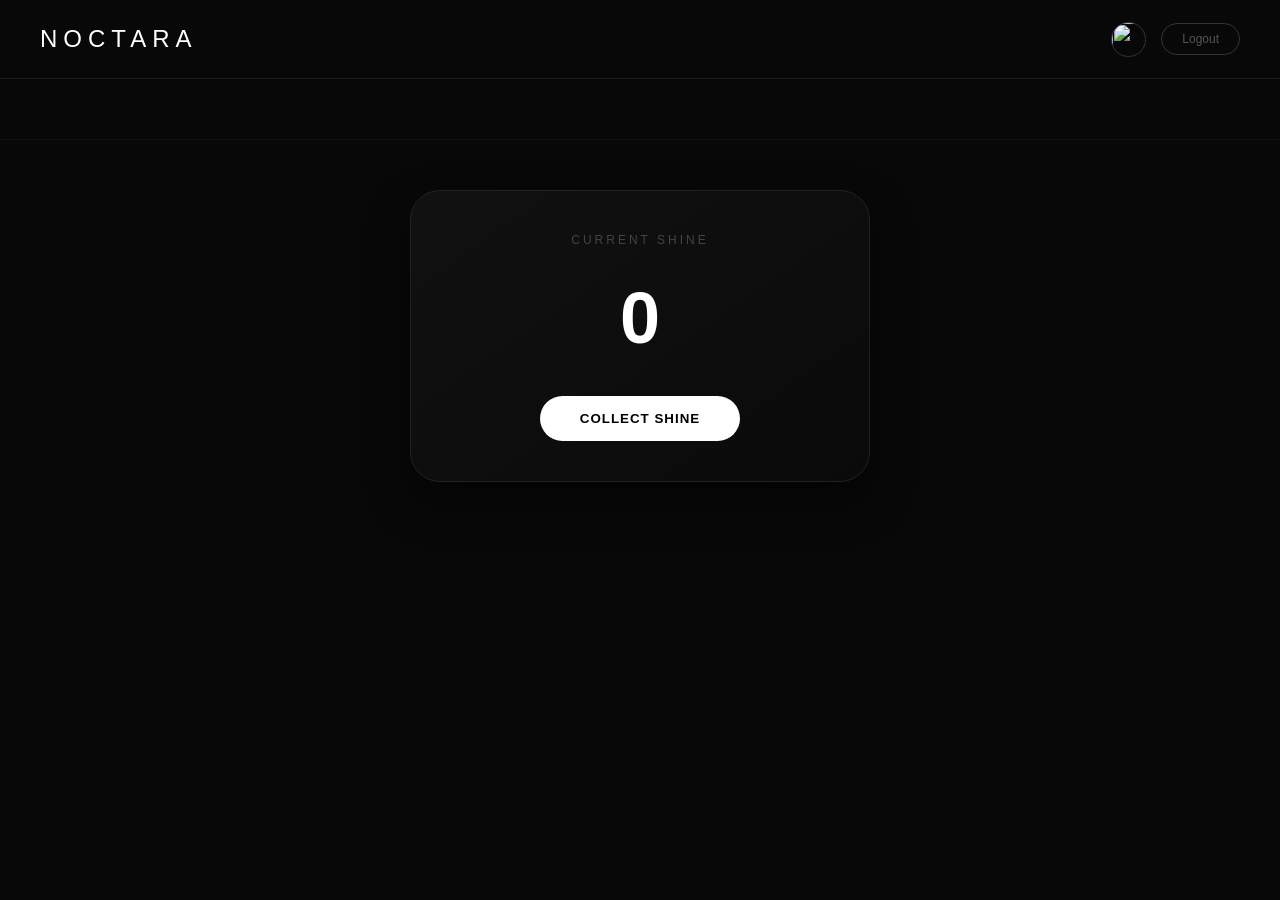
==== commit cbc512f1: "Update index.html" ====
--- a/index.html
+++ b/index.html
@@ -3,39 +3,46 @@
 <head>
     <meta charset="UTF-8">
     <meta name="viewport" content="width=device-width, initial-scale=1.0">
-    <title>Noctara | Feed</title>
+    <title>Noctara | Home</title>
     <link rel="stylesheet" href="style.css">
     <script src="https://cdn.jsdelivr.net/npm/@supabase/supabase-js@2"></script>
+    <style>
+        body { background: #080808; color: white; margin: 0; font-family: 'Inter', sans-serif; overflow-x: hidden; }
+        nav { display: flex; justify-content: space-between; align-items: center; padding: 20px 40px; border-bottom: 1px solid #1a1a1a; position: sticky; top: 0; background: #080808; z-index: 100; }
+        .stories-wrapper { display: flex; gap: 20px; padding: 30px 40px; overflow-x: auto; scrollbar-width: none; border-bottom: 1px solid #111; }
+        .story-item { text-align: center; min-width: 75px; cursor: pointer; }
+        .story-circle { width: 65px; height: 65px; border-radius: 50%; padding: 3px; border: 2px solid #333; transition: 0.3s; }
+        .story-circle:hover { border-color: #fff; transform: scale(1.05); }
+        .story-circle img { width: 100%; height: 100%; border-radius: 50%; object-fit: cover; }
+        .story-name { font-size: 11px; margin-top: 8px; color: #777; letter-spacing: 1px; }
+        .shine-section { max-width: 500px; margin: 50px auto; text-align: center; padding: 0 20px; }
+        .shine-card { background: linear-gradient(145deg, #111, #0a0a0a); border: 1px solid #222; border-radius: 30px; padding: 40px; box-shadow: 0 20px 40px rgba(0,0,0,0.5); }
+        #increaseShine { background: #fff; color: #000; border: none; padding: 15px 40px; border-radius: 30px; font-weight: 700; cursor: pointer; margin-top: 20px; transition: 0.3s; letter-spacing: 1px; }
+        #increaseShine:active { transform: scale(0.95); }
+        #logoutBtn { background: none; border: 1px solid #333; color: #555; padding: 8px 20px; border-radius: 20px; cursor: pointer; font-size: 12px; transition: 0.3s; }
+        #logoutBtn:hover { border-color: #ff4d4d; color: #ff4d4d; }
+    </style>
 </head>
-<body style="background: #080808; color: white; margin: 0; font-family: 'Inter', sans-serif;">
+<body>
 
-    <nav style="display: flex; justify-content: space-between; align-items: center; padding: 20px 40px; border-bottom: 1px solid #1a1a1a;">
-        <h2 style="letter-spacing: 5px; font-weight: 200; margin: 0;">NOCTARA</h2>
-        <div style="display: flex; align-items: center; gap: 20px;">
-            <div id="userProfile" style="display: flex; align-items: center; gap: 10px;">
-                <img id="avatarImg" src="https://via.placeholder.com/40" style="width: 40px; height: 40px; border-radius: 50%; border: 1px solid #333; object-fit: cover;">
-                <span id="userEmail" style="font-size: 14px; color: #888;">...</span>
-            </div>
-            <button id="logoutBtn" style="background: transparent; color: #ff4d4d; border: 1px solid #441a1a; padding: 8px 15px; border-radius: 20px; cursor: pointer; font-size: 12px;">Logout</button>
+    <nav>
+        <h2 style="letter-spacing: 6px; font-weight: 200; margin: 0;">NOCTARA</h2>
+        <div style="display: flex; align-items: center; gap: 15px;">
+            <img id="avatarImg" src="https://via.placeholder.com/40" style="width: 35px; height: 35px; border-radius: 50%; border: 1px solid #333;">
+            <button id="logoutBtn">Logout</button>
         </div>
     </nav>
 
-    <div class="stories-container" style="display: flex; gap: 15px; padding: 20px 40px; overflow-x: auto; scrollbar-width: none;">
-        <div class="story-add" style="min-width: 70px; height: 70px; border-radius: 50%; border: 2px dashed #333; display: flex; align-items: center; justify-content: center; cursor: pointer;">+</div>
-        <div id="storyList" style="display: flex; gap: 15px;"></div>
-    </div>
-
-    <main style="max-width: 600px; margin: 0 auto; padding: 20px;">
-        <div class="shine-card" style="background: #111; border: 1px solid #222; border-radius: 20px; padding: 30px; text-align: center;">
-            <h3 style="font-weight: 300; color: #888;">YOUR SHINE</h3>
-            <div id="shineDisplay" style="font-size: 48px; font-weight: 700; margin: 10px 0;">0</div>
-            <button id="increaseShine" style="background: white; color: black; border: none; padding: 12px 30px; border-radius: 25px; font-weight: 600; cursor: pointer; transition: 0.3s;">Increase Shine</button>
+    <div class="stories-wrapper" id="storyList">
         </div>
 
-        <div id="postFeed" style="margin-top: 30px;">
-            <p style="color: #444; text-align: center; font-size: 14px;">Your feed is quiet... for now.</p>
+    <div class="shine-section">
+        <div class="shine-card">
+            <p style="color: #444; letter-spacing: 3px; font-size: 12px; margin-bottom: 10px;">CURRENT SHINE</p>
+            <h1 id="shineDisplay" style="font-size: 72px; margin: 0; font-weight: 800;">0</h1>
+            <button id="increaseShine">COLLECT SHINE</button>
         </div>
-    </main>
+    </div>
 
     <script src="script.js"></script>
 </body>
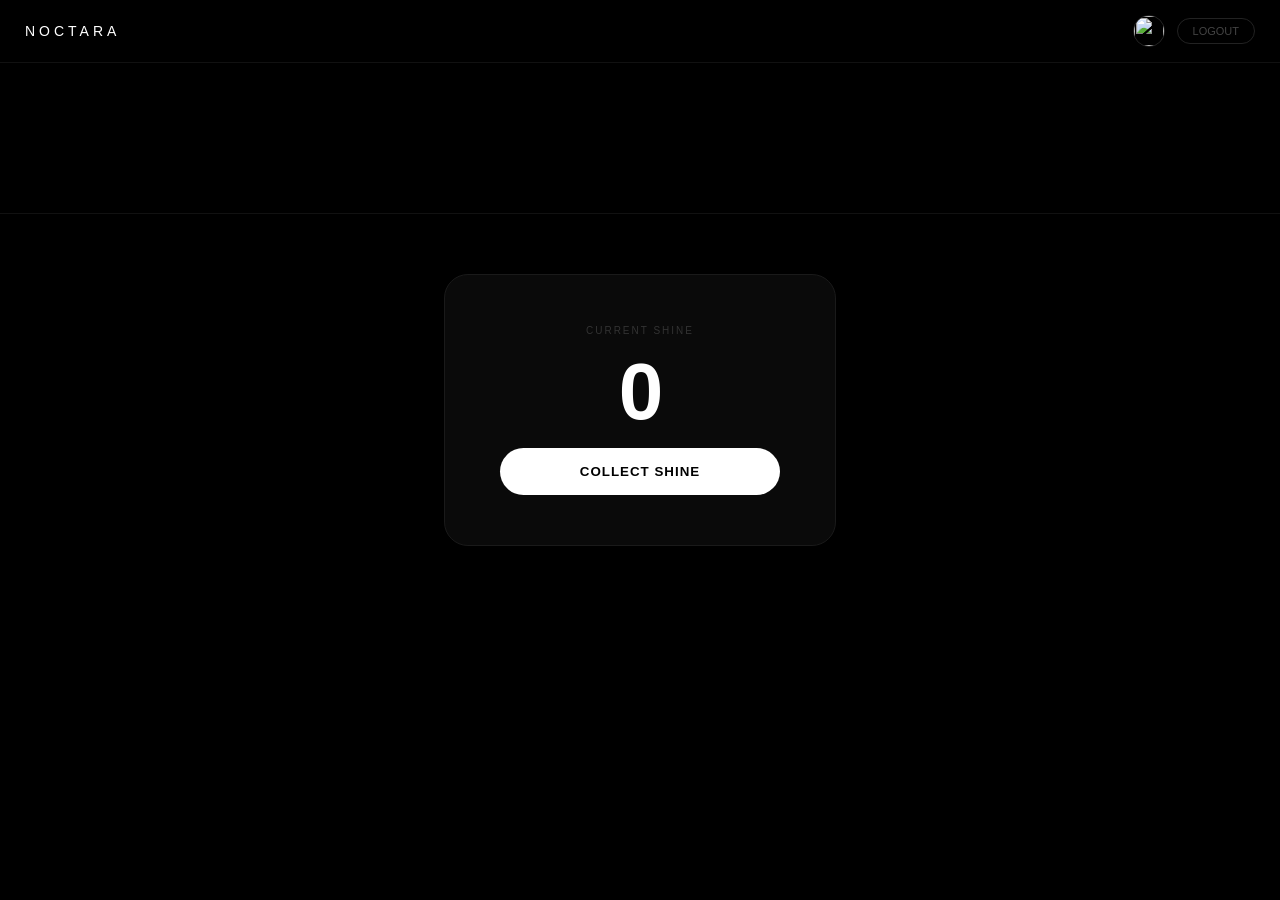
==== commit 76646046: "Update index.html" ====
--- a/index.html
+++ b/index.html
@@ -4,32 +4,66 @@
     <meta charset="UTF-8">
     <meta name="viewport" content="width=device-width, initial-scale=1.0">
     <title>Noctara | Home</title>
-    <link rel="stylesheet" href="style.css">
     <script src="https://cdn.jsdelivr.net/npm/@supabase/supabase-js@2"></script>
     <style>
-        body { background: #080808; color: white; margin: 0; font-family: 'Inter', sans-serif; overflow-x: hidden; }
-        nav { display: flex; justify-content: space-between; align-items: center; padding: 20px 40px; border-bottom: 1px solid #1a1a1a; position: sticky; top: 0; background: #080808; z-index: 100; }
-        .stories-wrapper { display: flex; gap: 20px; padding: 30px 40px; overflow-x: auto; scrollbar-width: none; border-bottom: 1px solid #111; }
-        .story-item { text-align: center; min-width: 75px; cursor: pointer; }
-        .story-circle { width: 65px; height: 65px; border-radius: 50%; padding: 3px; border: 2px solid #333; transition: 0.3s; }
-        .story-circle:hover { border-color: #fff; transform: scale(1.05); }
+        /* ALL THE STYLES GO HERE SO THEY NEVER BREAK */
+        body { background: #000; color: white; margin: 0; font-family: 'Inter', -apple-system, sans-serif; overflow-x: hidden; }
+        
+        nav { 
+            display: flex; justify-content: space-between; align-items: center; 
+            padding: 15px 25px; border-bottom: 1px solid #111; 
+            position: sticky; top: 0; background: rgba(0,0,0,0.8); backdrop-filter: blur(10px); z-index: 100;
+        }
+
+        .stories-wrapper { 
+            display: flex; gap: 20px; padding: 25px; 
+            overflow-x: auto; scrollbar-width: none; border-bottom: 1px solid #111;
+            min-height: 100px;
+        }
+        .stories-wrapper::-webkit-scrollbar { display: none; }
+
+        .story-item { text-align: center; min-width: 70px; }
+        .story-circle { 
+            width: 60px; height: 60px; border-radius: 50%; padding: 2px; 
+            border: 2px solid #333; margin-bottom: 8px;
+        }
         .story-circle img { width: 100%; height: 100%; border-radius: 50%; object-fit: cover; }
-        .story-name { font-size: 11px; margin-top: 8px; color: #777; letter-spacing: 1px; }
-        .shine-section { max-width: 500px; margin: 50px auto; text-align: center; padding: 0 20px; }
-        .shine-card { background: linear-gradient(145deg, #111, #0a0a0a); border: 1px solid #222; border-radius: 30px; padding: 40px; box-shadow: 0 20px 40px rgba(0,0,0,0.5); }
-        #increaseShine { background: #fff; color: #000; border: none; padding: 15px 40px; border-radius: 30px; font-weight: 700; cursor: pointer; margin-top: 20px; transition: 0.3s; letter-spacing: 1px; }
+        .story-name { font-size: 10px; color: #666; letter-spacing: 1px; text-transform: uppercase; }
+
+        .shine-section { 
+            display: flex; justify-content: center; align-items: center; 
+            padding: 60px 20px; flex-direction: column;
+        }
+        .shine-card { 
+            background: #0a0a0a; border: 1px solid #1a1a1a; 
+            border-radius: 24px; padding: 50px 20px; text-align: center; 
+            width: 100%; max-width: 350px;
+            box-shadow: 0 30px 60px rgba(0,0,0,0.8);
+        }
+
+        #shineDisplay { font-size: 80px; font-weight: 800; margin: 10px 0; letter-spacing: -2px; }
+        
+        #increaseShine { 
+            background: #fff; color: #000; border: none; 
+            padding: 16px 32px; border-radius: 30px; 
+            font-weight: 700; cursor: pointer; width: 80%;
+            transition: 0.2s; letter-spacing: 1px;
+        }
         #increaseShine:active { transform: scale(0.95); }
-        #logoutBtn { background: none; border: 1px solid #333; color: #555; padding: 8px 20px; border-radius: 20px; cursor: pointer; font-size: 12px; transition: 0.3s; }
-        #logoutBtn:hover { border-color: #ff4d4d; color: #ff4d4d; }
+
+        #logoutBtn { 
+            background: none; border: 1px solid #222; color: #444; 
+            padding: 6px 15px; border-radius: 20px; font-size: 11px; cursor: pointer;
+        }
     </style>
 </head>
 <body>
 
     <nav>
-        <h2 style="letter-spacing: 6px; font-weight: 200; margin: 0;">NOCTARA</h2>
-        <div style="display: flex; align-items: center; gap: 15px;">
-            <img id="avatarImg" src="https://via.placeholder.com/40" style="width: 35px; height: 35px; border-radius: 50%; border: 1px solid #333;">
-            <button id="logoutBtn">Logout</button>
+        <div style="letter-spacing: 4px; font-weight: 200; font-size: 14px;">NOCTARA</div>
+        <div style="display: flex; align-items: center; gap: 12px;">
+            <img id="avatarImg" src="https://via.placeholder.com/150" style="width: 30px; height: 30px; border-radius: 50%; border: 1px solid #222;">
+            <button id="logoutBtn">LOGOUT</button>
         </div>
     </nav>
 
@@ -38,12 +72,68 @@
 
     <div class="shine-section">
         <div class="shine-card">
-            <p style="color: #444; letter-spacing: 3px; font-size: 12px; margin-bottom: 10px;">CURRENT SHINE</p>
-            <h1 id="shineDisplay" style="font-size: 72px; margin: 0; font-weight: 800;">0</h1>
+            <p style="color: #333; letter-spacing: 2px; font-size: 10px; margin: 0;">CURRENT SHINE</p>
+            <h1 id="shineDisplay">0</h1>
             <button id="increaseShine">COLLECT SHINE</button>
         </div>
     </div>
 
-    <script src="script.js"></script>
+    <script>
+        const SUPABASE_URL = "https://bbixsobnhcoyikvodxdg.supabase.co";
+        const SUPABASE_ANON_KEY = "EyJhbGciOiJIUzI1NiIsInR5cCI6IkpXVCJ9.eyJpc3MiOiJzdXBhYmFzZSIsInJlZiI6ImJiaXhzb2JuaGNveWlrdm9keGRnIiwicm9sZSI6ImFub24iLCJpYXQiOjE3Nzg3Njc2MTQsImV4cCI6MjA5NDM0MzYxNH0.Ogx2agY-KVRKoRnl4kYhJy5G4_da0rqzRgIxqRr52TM";
+        const supabase = window.supabase.createClient(SUPABASE_URL, SUPABASE_ANON_KEY);
+
+        let currentShine = 0;
+
+        async function init() {
+            const { data: { user } } = await supabase.auth.getUser();
+            if (!user) { window.location.href = "login.html"; return; }
+
+            if (user.user_metadata.avatar_url) {
+                document.getElementById('avatarImg').src = user.user_metadata.avatar_url;
+            }
+
+            renderStories(user);
+            loadUserData(user.id);
+        }
+
+        function renderStories(user) {
+            const avatar = user.user_metadata.avatar_url || "https://via.placeholder.com/150";
+            const stories = [
+                { name: "You", img: avatar },
+                { name: "Void", img: "https://images.unsplash.com/photo-1534796636912-3b95b3ab5986?w=200" },
+                { name: "Neon", img: "https://images.unsplash.com/photo-1550684848-fac1c5b4e853?w=200" },
+                { name: "Echo", img: "https://images.unsplash.com/photo-1419242902214-272b3f66ee7a?w=200" }
+            ];
+
+            document.getElementById('storyList').innerHTML = stories.map(s => `
+                <div class="story-item">
+                    <div class="story-circle"><img src="${s.img}"></div>
+                    <div class="story-name">${s.name}</div>
+                </div>
+            `).join('');
+        }
+
+        async function loadUserData(userId) {
+            const { data } = await supabase.from('profiles').select('shine_points').eq('id', userId).single();
+            if (data) { currentShine = data.shine_points; updateUI(); }
+        }
+
+        function updateUI() { document.getElementById('shineDisplay').innerText = currentShine; }
+
+        document.getElementById('increaseShine').onclick = async () => {
+            currentShine++;
+            updateUI();
+            const { data: { user } } = await supabase.auth.getUser();
+            await supabase.from('profiles').update({ shine_points: currentShine }).eq('id', user.id);
+        };
+
+        document.getElementById('logoutBtn').onclick = async () => {
+            await supabase.auth.signOut();
+            window.location.href = "login.html";
+        };
+
+        init();
+    </script>
 </body>
 </html>
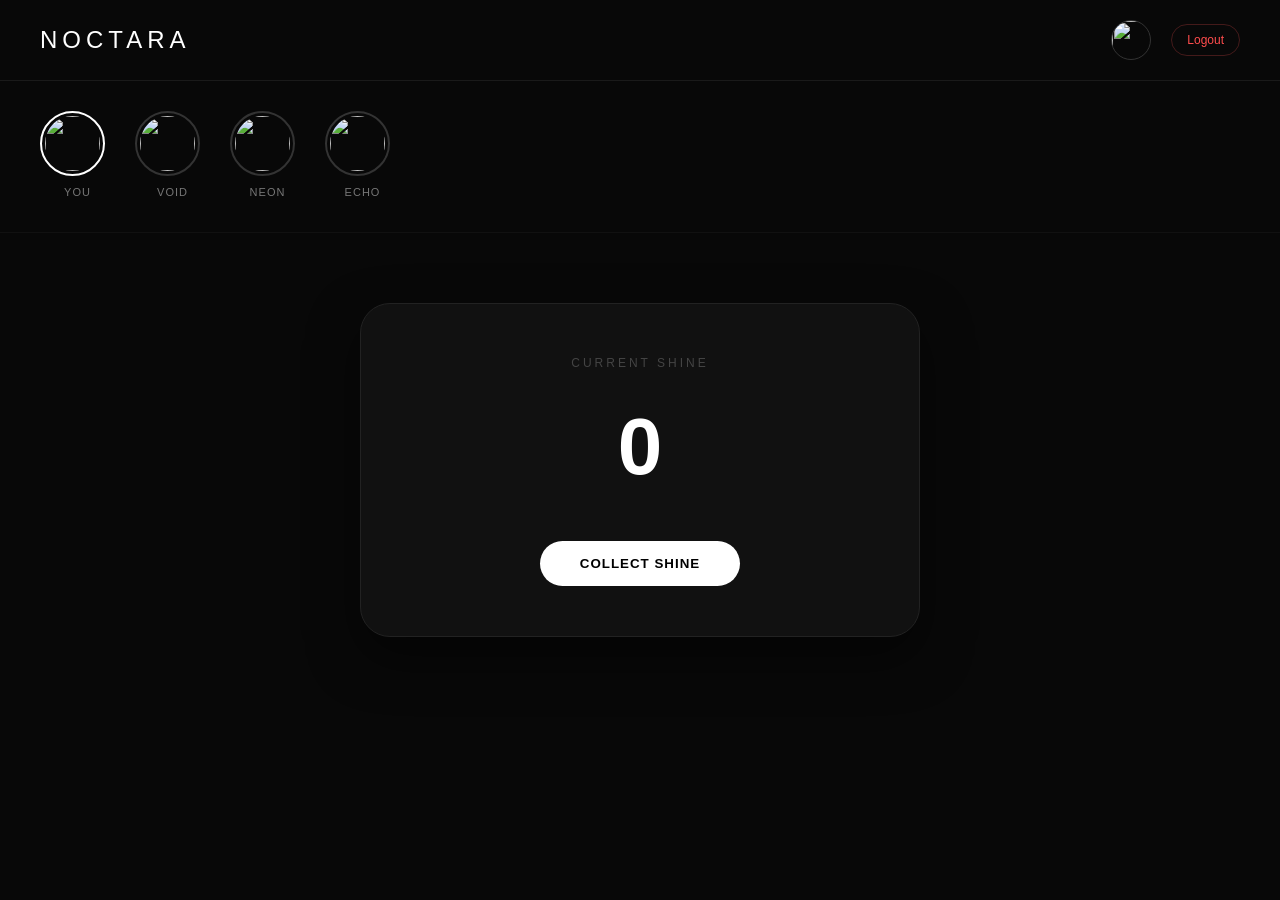
==== commit d6110b8c: "Update index.html" ====
--- a/index.html
+++ b/index.html
@@ -3,137 +3,64 @@
 <head>
     <meta charset="UTF-8">
     <meta name="viewport" content="width=device-width, initial-scale=1.0">
-    <title>Noctara | Home</title>
+    <title>Noctara | Dashboard</title>
+    <link rel="stylesheet" href="style.css">
     <script src="https://cdn.jsdelivr.net/npm/@supabase/supabase-js@2"></script>
-    <style>
-        /* ALL THE STYLES GO HERE SO THEY NEVER BREAK */
-        body { background: #000; color: white; margin: 0; font-family: 'Inter', -apple-system, sans-serif; overflow-x: hidden; }
-        
-        nav { 
-            display: flex; justify-content: space-between; align-items: center; 
-            padding: 15px 25px; border-bottom: 1px solid #111; 
-            position: sticky; top: 0; background: rgba(0,0,0,0.8); backdrop-filter: blur(10px); z-index: 100;
-        }
+</head>
+<body style="background: #080808; color: white; margin: 0; font-family: 'Inter', sans-serif;">
 
-        .stories-wrapper { 
-            display: flex; gap: 20px; padding: 25px; 
-            overflow-x: auto; scrollbar-width: none; border-bottom: 1px solid #111;
-            min-height: 100px;
-        }
-        .stories-wrapper::-webkit-scrollbar { display: none; }
-
-        .story-item { text-align: center; min-width: 70px; }
-        .story-circle { 
-            width: 60px; height: 60px; border-radius: 50%; padding: 2px; 
-            border: 2px solid #333; margin-bottom: 8px;
-        }
-        .story-circle img { width: 100%; height: 100%; border-radius: 50%; object-fit: cover; }
-        .story-name { font-size: 10px; color: #666; letter-spacing: 1px; text-transform: uppercase; }
-
-        .shine-section { 
-            display: flex; justify-content: center; align-items: center; 
-            padding: 60px 20px; flex-direction: column;
-        }
-        .shine-card { 
-            background: #0a0a0a; border: 1px solid #1a1a1a; 
-            border-radius: 24px; padding: 50px 20px; text-align: center; 
-            width: 100%; max-width: 350px;
-            box-shadow: 0 30px 60px rgba(0,0,0,0.8);
-        }
-
-        #shineDisplay { font-size: 80px; font-weight: 800; margin: 10px 0; letter-spacing: -2px; }
-        
-        #increaseShine { 
-            background: #fff; color: #000; border: none; 
-            padding: 16px 32px; border-radius: 30px; 
-            font-weight: 700; cursor: pointer; width: 80%;
-            transition: 0.2s; letter-spacing: 1px;
-        }
-        #increaseShine:active { transform: scale(0.95); }
-
-        #logoutBtn { 
-            background: none; border: 1px solid #222; color: #444; 
-            padding: 6px 15px; border-radius: 20px; font-size: 11px; cursor: pointer;
-        }
-    </style>
-</head>
-<body>
-
-    <nav>
-        <div style="letter-spacing: 4px; font-weight: 200; font-size: 14px;">NOCTARA</div>
-        <div style="display: flex; align-items: center; gap: 12px;">
-            <img id="avatarImg" src="https://via.placeholder.com/150" style="width: 30px; height: 30px; border-radius: 50%; border: 1px solid #222;">
-            <button id="logoutBtn">LOGOUT</button>
+    <nav style="display: flex; justify-content: space-between; align-items: center; padding: 20px 40px; border-bottom: 1px solid #1a1a1a;">
+        <h2 style="letter-spacing: 5px; font-weight: 200; margin: 0;">NOCTARA</h2>
+        <div style="display: flex; align-items: center; gap: 20px;">
+            <div id="userProfile" style="display: flex; align-items: center; gap: 10px;">
+                <img id="avatarImg" src="https://via.placeholder.com/40" style="width: 40px; height: 40px; border-radius: 50%; border: 1px solid #333; object-fit: cover;">
+            </div>
+            <button id="logoutBtn" style="background: transparent; color: #ff4d4d; border: 1px solid #441a1a; padding: 8px 15px; border-radius: 20px; cursor: pointer; font-size: 12px;">Logout</button>
         </div>
     </nav>
 
-    <div class="stories-wrapper" id="storyList">
-        </div>
+    <div class="stories-container" style="display: flex; gap: 20px; padding: 30px 40px; overflow-x: auto; scrollbar-width: none; border-bottom: 1px solid #111;">
+        <div id="storyList" style="display: flex; gap: 20px;">
+            
+            <div style="text-align: center; min-width: 75px;">
+                <div style="width: 65px; height: 65px; border-radius: 50%; padding: 3px; border: 2px solid #fff; cursor: pointer;">
+                    <img id="storyAvatar" src="https://via.placeholder.com/150" style="width: 100%; height: 100%; border-radius: 50%; object-fit: cover;">
+                </div>
+                <p style="font-size: 11px; margin-top: 8px; color: #777; letter-spacing: 1px;">YOU</p>
+            </div>
 
-    <div class="shine-section">
-        <div class="shine-card">
-            <p style="color: #333; letter-spacing: 2px; font-size: 10px; margin: 0;">CURRENT SHINE</p>
-            <h1 id="shineDisplay">0</h1>
-            <button id="increaseShine">COLLECT SHINE</button>
+            <div style="text-align: center; min-width: 75px;">
+                <div style="width: 65px; height: 65px; border-radius: 50%; padding: 3px; border: 2px solid #333; cursor: pointer;">
+                    <img src="https://images.unsplash.com/photo-1534796636912-3b95b3ab5986?w=200" style="width: 100%; height: 100%; border-radius: 50%; object-fit: cover;">
+                </div>
+                <p style="font-size: 11px; margin-top: 8px; color: #777; letter-spacing: 1px;">VOID</p>
+            </div>
+
+            <div style="text-align: center; min-width: 75px;">
+                <div style="width: 65px; height: 65px; border-radius: 50%; padding: 3px; border: 2px solid #333; cursor: pointer;">
+                    <img src="https://images.unsplash.com/photo-1550684848-fac1c5b4e853?w=200" style="width: 100%; height: 100%; border-radius: 50%; object-fit: cover;">
+                </div>
+                <p style="font-size: 11px; margin-top: 8px; color: #777; letter-spacing: 1px;">NEON</p>
+            </div>
+
+            <div style="text-align: center; min-width: 75px;">
+                <div style="width: 65px; height: 65px; border-radius: 50%; padding: 3px; border: 2px solid #333; cursor: pointer;">
+                    <img src="https://images.unsplash.com/photo-1419242902214-272b3f66ee7a?w=200" style="width: 100%; height: 100%; border-radius: 50%; object-fit: cover;">
+                </div>
+                <p style="font-size: 11px; margin-top: 8px; color: #777; letter-spacing: 1px;">ECHO</p>
+            </div>
+
         </div>
     </div>
 
-    <script>
-        const SUPABASE_URL = "https://bbixsobnhcoyikvodxdg.supabase.co";
-        const SUPABASE_ANON_KEY = "EyJhbGciOiJIUzI1NiIsInR5cCI6IkpXVCJ9.eyJpc3MiOiJzdXBhYmFzZSIsInJlZiI6ImJiaXhzb2JuaGNveWlrdm9keGRnIiwicm9sZSI6ImFub24iLCJpYXQiOjE3Nzg3Njc2MTQsImV4cCI6MjA5NDM0MzYxNH0.Ogx2agY-KVRKoRnl4kYhJy5G4_da0rqzRgIxqRr52TM";
-        const supabase = window.supabase.createClient(SUPABASE_URL, SUPABASE_ANON_KEY);
+    <main style="max-width: 600px; margin: 50px auto; padding: 20px;">
+        <div class="shine-card" style="background: #111; border: 1px solid #222; border-radius: 30px; padding: 50px; text-align: center; box-shadow: 0 20px 50px rgba(0,0,0,0.5);">
+            <p style="color: #444; letter-spacing: 3px; font-size: 12px; margin-bottom: 10px;">CURRENT SHINE</p>
+            <h1 id="shineDisplay" style="font-size: 80px; font-weight: 800; margin: 0;">0</h1>
+            <button id="increaseShine" style="background: white; color: black; border: none; padding: 15px 40px; border-radius: 30px; font-weight: 700; cursor: pointer; margin-top: 30px; transition: 0.3s; letter-spacing: 1px;">COLLECT SHINE</button>
+        </div>
+    </main>
 
-        let currentShine = 0;
-
-        async function init() {
-            const { data: { user } } = await supabase.auth.getUser();
-            if (!user) { window.location.href = "login.html"; return; }
-
-            if (user.user_metadata.avatar_url) {
-                document.getElementById('avatarImg').src = user.user_metadata.avatar_url;
-            }
-
-            renderStories(user);
-            loadUserData(user.id);
-        }
-
-        function renderStories(user) {
-            const avatar = user.user_metadata.avatar_url || "https://via.placeholder.com/150";
-            const stories = [
-                { name: "You", img: avatar },
-                { name: "Void", img: "https://images.unsplash.com/photo-1534796636912-3b95b3ab5986?w=200" },
-                { name: "Neon", img: "https://images.unsplash.com/photo-1550684848-fac1c5b4e853?w=200" },
-                { name: "Echo", img: "https://images.unsplash.com/photo-1419242902214-272b3f66ee7a?w=200" }
-            ];
-
-            document.getElementById('storyList').innerHTML = stories.map(s => `
-                <div class="story-item">
-                    <div class="story-circle"><img src="${s.img}"></div>
-                    <div class="story-name">${s.name}</div>
-                </div>
-            `).join('');
-        }
-
-        async function loadUserData(userId) {
-            const { data } = await supabase.from('profiles').select('shine_points').eq('id', userId).single();
-            if (data) { currentShine = data.shine_points; updateUI(); }
-        }
-
-        function updateUI() { document.getElementById('shineDisplay').innerText = currentShine; }
-
-        document.getElementById('increaseShine').onclick = async () => {
-            currentShine++;
-            updateUI();
-            const { data: { user } } = await supabase.auth.getUser();
-            await supabase.from('profiles').update({ shine_points: currentShine }).eq('id', user.id);
-        };
-
-        document.getElementById('logoutBtn').onclick = async () => {
-            await supabase.auth.signOut();
-            window.location.href = "login.html";
-        };
-
-        init();
-    </script>
+    <script src="script.js"></script>
 </body>
 </html>
--- a/style.css
+++ b/style.css
@@ -0,0 +1,287 @@
+/* --- GLOBAL & CORE SHINE --- */
+* {
+  margin: 0;
+  padding: 0;
+  box-sizing: border-box;
+}
+
+body {
+  background: #0d0d0d;
+  color: white;
+  font-family: 'Inter', sans-serif;
+  overflow-x: hidden;
+  line-height: 1.6;
+}
+
+/* --- NAVBAR (Enhanced Blur) --- */
+.navbar {
+  width: 100%;
+  padding: 24px 8%;
+  display: flex;
+  justify-content: space-between;
+  align-items: center;
+  position: fixed;
+  top: 0;
+  z-index: 1000;
+  backdrop-filter: blur(15px); /* Increased blur for more shine */
+  background: rgba(0, 0, 0, 0.4);
+  border-bottom: 1px solid rgba(255, 255, 255, 0.05);
+}
+
+.logo {
+  font-size: 20px;
+  letter-spacing: 4px;
+  font-weight: 600;
+  text-transform: uppercase;
+}
+
+.nav-links {
+  display: flex;
+  gap: 30px;
+}
+
+.nav-links a {
+  color: #d0d0d0;
+  text-decoration: none;
+  font-size: 14px;
+  transition: 0.3s ease;
+}
+
+.nav-links a:hover {
+  color: white;
+  text-shadow: 0 0 10px rgba(255,255,255,0.5);
+}
+
+/* --- HERO & SECTIONS --- */
+.books-section, .upload-section, .profile-section {
+  padding: 120px 8% 60px; /* Uniform spacing */
+}
+
+.hero h1, .book-hero-content h1, .profile-info h1, .upload-container h1, .auth-container h1 {
+  font-family: 'Merriweather', serif;
+  line-height: 1.1;
+  margin-bottom: 24px;
+}
+
+/* --- SEARCH & GENRES --- */
+.section-top {
+  display: flex;
+  justify-content: space-between;
+  align-items: center;
+  gap: 20px;
+  margin-bottom: 30px;
+  flex-wrap: wrap;
+}
+
+.search-bar {
+  background: #151515;
+  border: 1px solid rgba(255, 255, 255, 0.1);
+  color: white;
+  padding: 14px 20px;
+  border-radius: 16px;
+  width: 300px;
+  outline: none;
+  transition: 0.3s;
+}
+
+.search-bar:focus {
+  border-color: rgba(255, 255, 255, 0.3);
+  background: #1a1a1a;
+}
+
+.genres {
+  display: flex;
+  gap: 12px;
+  flex-wrap: wrap;
+  margin-bottom: 40px;
+}
+
+.genre-btn {
+  background: #151515;
+  color: #cfcfcf;
+  border: 1px solid rgba(255,255,255,0.05);
+  padding: 10px 22px;
+  border-radius: 30px;
+  cursor: pointer;
+  transition: 0.3s;
+}
+
+.genre-btn.active, .genre-btn:hover {
+  background: white;
+  color: black;
+}
+
+/* --- BOOK CARDS & GRID --- */
+.books-grid {
+  display: grid;
+  grid-template-columns: repeat(auto-fill, minmax(300px, 1fr));
+  gap: 30px;
+}
+
+.book-card {
+  background: #151515;
+  border-radius: 24px;
+  overflow: hidden;
+  transition: 0.4s cubic-bezier(0.175, 0.885, 0.32, 1.275);
+  border: 1px solid rgba(255, 255, 255, 0.05);
+}
+
+.book-card:hover {
+  transform: translateY(-10px);
+  border-color: rgba(255, 255, 255, 0.15);
+  box-shadow: 0 20px 40px rgba(0,0,0,0.4);
+}
+
+.image-wrapper {
+  overflow: hidden;
+  height: 380px;
+}
+
+.image-wrapper img {
+  width: 100%;
+  height: 100%;
+  object-fit: cover;
+  transition: 0.6s;
+}
+
+.book-card:hover img {
+  transform: scale(1.1);
+}
+
+.book-info {
+  padding: 24px;
+}
+
+/* --- AUTH & FORMS --- */
+.auth-container, .upload-container {
+  background: #151515;
+  border: 1px solid rgba(255, 255, 255, 0.05);
+  border-radius: 32px;
+  padding: 50px;
+  width: 100%;
+}
+
+.input-group {
+  margin-bottom: 20px;
+  display: flex;
+  flex-direction: column;
+  gap: 10px;
+}
+
+.input-group input, .input-group textarea, .input-group select {
+  background: #0d0d0d;
+  border: 1px solid rgba(255, 255, 255, 0.1);
+  color: white;
+  padding: 16px;
+  border-radius: 14px;
+  outline: none;
+}
+
+.login-btn, .publish-btn, .continue-btn {
+  background: white;
+  color: black;
+  border: none;
+  padding: 16px 32px;
+  border-radius: 40px;
+  font-weight: 600;
+  cursor: pointer;
+  transition: 0.3s;
+}
+
+.github-btn {
+  background: #24292e;
+  color: white;
+  border: none;
+  padding: 16px 32px;
+  border-radius: 40px;
+  cursor: pointer;
+  width: 100%;
+  margin-top: 12px;
+  transition: 0.3s;
+}
+
+/* --- MOBILE OPTIMIZATION (Fixed Media Query) --- */
+@media (max-width: 768px) {
+  .navbar {
+    padding: 16px 5%;
+  }
+  
+  .nav-links {
+    display: none; /* Consider a hamburger menu later */
+  }
+
+  .books-section, .profile-section, .upload-section {
+    padding: 100px 5% 40px;
+  }
+
+  .hero h1, .book-hero-content h1, .profile-info h1 {
+    font-size: 42px;
+  }
+
+  .search-bar {
+    width: 100%;
+  }
+
+  .auth-container {
+    padding: 30px 20px;
+  }
+  
+  .profile-image {
+    width: 100%;
+    height: 350px;
+  }
+}
+/* --- BOOK CARD COLOR & LAYOUT FIX --- */
+
+/* Fix for the purple/blue text and underlines */
+.book-link, 
+.book-link:visited, 
+.book-link:hover, 
+.book-link:active {
+  text-decoration: none !important; /* Removes the underline */
+  color: inherit !important;      /* Stops links from turning purple */
+}
+
+/* Force the book titles to be white and readable */
+.book-info h3 {
+  color: #ffffff !important; 
+  margin-top: 10px;
+  margin-bottom: 8px;
+  font-size: 1.25rem;
+  font-weight: 600;
+  line-height: 1.2;
+}
+
+/* Fix for the description text and chapter count */
+.book-info p {
+  color: #a0a0a0 !important; /* Subtle gray for description */
+  font-size: 0.9rem;
+  margin-bottom: 15px;
+  line-height: 1.4;
+}
+
+/* Ensure the image doesn't squash the text */
+.image-wrapper {
+  width: 100%;
+  height: 380px;
+  overflow: hidden;
+  border-radius: 20px 20px 0 0;
+}
+
+.image-wrapper img {
+  width: 100%;
+  height: 100%;
+  object-fit: cover;
+}
+
+/* Fix for the genre buttons at the top */
+.genre-btn {
+  color: #ffffff;
+  border: 1px solid rgba(255, 255, 255, 0.2);
+  background: transparent;
+  padding: 8px 16px;
+  border-radius: 20px;
+  font-size: 14px;
+  cursor: pointer;
+}
+
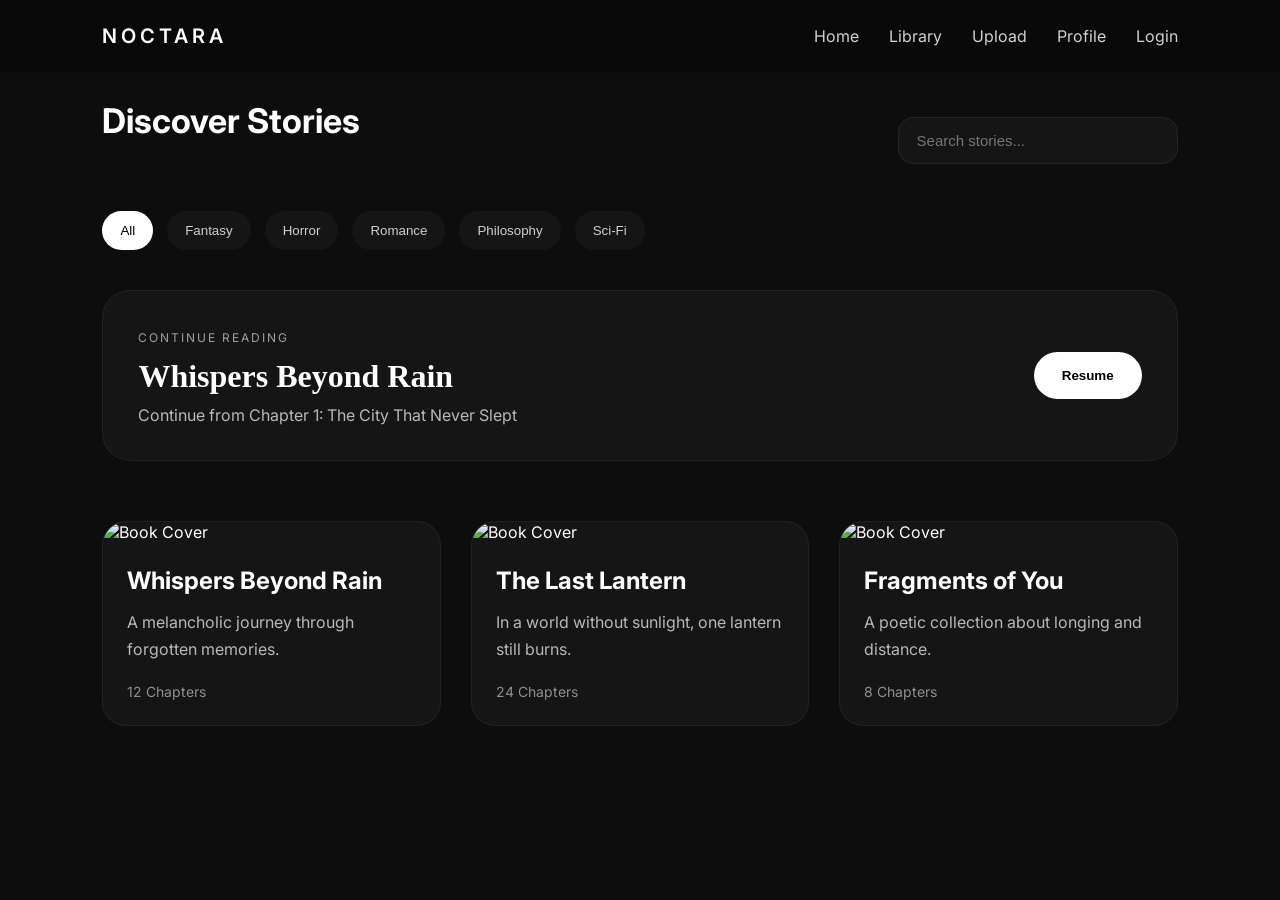
==== commit 7ebb6d6b: "Update index.html" ====
--- a/index.html
+++ b/index.html
@@ -1,66 +1,191 @@
 <!DOCTYPE html>
 <html lang="en">
 <head>
-    <meta charset="UTF-8">
-    <meta name="viewport" content="width=device-width, initial-scale=1.0">
-    <title>Noctara | Dashboard</title>
-    <link rel="stylesheet" href="style.css">
-    <script src="https://cdn.jsdelivr.net/npm/@supabase/supabase-js@2"></script>
+  <meta charset="UTF-8"/>
+  <meta name="viewport" content="width=device-width, initial-scale=1.0"/>
+
+  <title>Noctara</title>
+
+  <link rel="stylesheet" href="style.css"/>
+
+  <link rel="preconnect" href="https://fonts.googleapis.com">
+  <link href="https://fonts.googleapis.com/css2?family=Inter:wght@300;400;500;600&family=Merriweather:wght@400;700&display=swap" rel="stylesheet">
 </head>
-<body style="background: #080808; color: white; margin: 0; font-family: 'Inter', sans-serif;">
 
-    <nav style="display: flex; justify-content: space-between; align-items: center; padding: 20px 40px; border-bottom: 1px solid #1a1a1a;">
-        <h2 style="letter-spacing: 5px; font-weight: 200; margin: 0;">NOCTARA</h2>
-        <div style="display: flex; align-items: center; gap: 20px;">
-            <div id="userProfile" style="display: flex; align-items: center; gap: 10px;">
-                <img id="avatarImg" src="https://via.placeholder.com/40" style="width: 40px; height: 40px; border-radius: 50%; border: 1px solid #333; object-fit: cover;">
-            </div>
-            <button id="logoutBtn" style="background: transparent; color: #ff4d4d; border: 1px solid #441a1a; padding: 8px 15px; border-radius: 20px; cursor: pointer; font-size: 12px;">Logout</button>
-        </div>
-    </nav>
+<body>
 
-    <div class="stories-container" style="display: flex; gap: 20px; padding: 30px 40px; overflow-x: auto; scrollbar-width: none; border-bottom: 1px solid #111;">
-        <div id="storyList" style="display: flex; gap: 20px;">
-            
-            <div style="text-align: center; min-width: 75px;">
-                <div style="width: 65px; height: 65px; border-radius: 50%; padding: 3px; border: 2px solid #fff; cursor: pointer;">
-                    <img id="storyAvatar" src="https://via.placeholder.com/150" style="width: 100%; height: 100%; border-radius: 50%; object-fit: cover;">
-                </div>
-                <p style="font-size: 11px; margin-top: 8px; color: #777; letter-spacing: 1px;">YOU</p>
-            </div>
+  <nav class="navbar">
 
-            <div style="text-align: center; min-width: 75px;">
-                <div style="width: 65px; height: 65px; border-radius: 50%; padding: 3px; border: 2px solid #333; cursor: pointer;">
-                    <img src="https://images.unsplash.com/photo-1534796636912-3b95b3ab5986?w=200" style="width: 100%; height: 100%; border-radius: 50%; object-fit: cover;">
-                </div>
-                <p style="font-size: 11px; margin-top: 8px; color: #777; letter-spacing: 1px;">VOID</p>
-            </div>
+    <div class="logo">NOCTARA</div>
 
-            <div style="text-align: center; min-width: 75px;">
-                <div style="width: 65px; height: 65px; border-radius: 50%; padding: 3px; border: 2px solid #333; cursor: pointer;">
-                    <img src="https://images.unsplash.com/photo-1550684848-fac1c5b4e853?w=200" style="width: 100%; height: 100%; border-radius: 50%; object-fit: cover;">
-                </div>
-                <p style="font-size: 11px; margin-top: 8px; color: #777; letter-spacing: 1px;">NEON</p>
-            </div>
+    <div class="nav-links">
+      <a href="#">Home</a>
+      <a href="#">Library</a>
+      <a href="upload.html">Upload</a>
+      <a href="profile.html">Profile</a>
+      <a href="login.html">Login</a>
+    </div>
 
-            <div style="text-align: center; min-width: 75px;">
-                <div style="width: 65px; height: 65px; border-radius: 50%; padding: 3px; border: 2px solid #333; cursor: pointer;">
-                    <img src="https://images.unsplash.com/photo-1419242902214-272b3f66ee7a?w=200" style="width: 100%; height: 100%; border-radius: 50%; object-fit: cover;">
-                </div>
-                <p style="font-size: 11px; margin-top: 8px; color: #777; letter-spacing: 1px;">ECHO</p>
-            </div>
+  </nav>
+
+   <section class="books-section">
+
+  <div class="section-top">
+
+    <h2>Discover Stories</h2>
+
+    <input
+      type="text"
+      placeholder="Search stories..."
+      class="search-bar"
+    >
+
+  </div>
+
+  <div class="genres">
+
+    <button class="genre-btn active">
+      All
+    </button>
+
+    <button class="genre-btn">
+      Fantasy
+    </button>
+
+    <button class="genre-btn">
+      Horror
+    </button>
+
+    <button class="genre-btn">
+      Romance
+    </button>
+
+    <button class="genre-btn">
+      Philosophy
+    </button>
+
+    <button class="genre-btn">
+      Sci-Fi
+    </button>
+
+  </div>
+
+  <div class="continue-reading">
+
+    <div class="continue-text">
+
+      <span>Continue Reading</span>
+
+      <h3>Whispers Beyond Rain</h3>
+
+      <p>
+        Continue from Chapter 1:
+        The City That Never Slept
+      </p>
+
+    </div>
+
+    <a href="book.html">
+      <button class="continue-btn">
+        Resume
+      </button>
+    </a>
+
+  </div>
+
+  <div class="books-grid">
+
+    <a href="book.html" class="book-link">
+
+      <div class="book-card">
+
+        <div class="image-wrapper">
+
+          <img
+            src="https://images.unsplash.com/photo-1512820790803-83ca734da794?q=80&w=1200&auto=format&fit=crop"
+            alt="Book Cover"
+          >
 
         </div>
-    </div>
 
-    <main style="max-width: 600px; margin: 50px auto; padding: 20px;">
-        <div class="shine-card" style="background: #111; border: 1px solid #222; border-radius: 30px; padding: 50px; text-align: center; box-shadow: 0 20px 50px rgba(0,0,0,0.5);">
-            <p style="color: #444; letter-spacing: 3px; font-size: 12px; margin-bottom: 10px;">CURRENT SHINE</p>
-            <h1 id="shineDisplay" style="font-size: 80px; font-weight: 800; margin: 0;">0</h1>
-            <button id="increaseShine" style="background: white; color: black; border: none; padding: 15px 40px; border-radius: 30px; font-weight: 700; cursor: pointer; margin-top: 30px; transition: 0.3s; letter-spacing: 1px;">COLLECT SHINE</button>
+        <div class="book-info">
+
+          <h3>Whispers Beyond Rain</h3>
+
+          <p>
+            A melancholic journey through forgotten memories.
+          </p>
+
+          <span>12 Chapters</span>
+
         </div>
-    </main>
 
-    <script src="script.js"></script>
+      </div>
+
+    </a>
+
+    <a href="book.html" class="book-link">
+
+      <div class="book-card">
+
+        <div class="image-wrapper">
+
+          <img
+            src="https://images.unsplash.com/photo-1495446815901-a7297e633e8d?q=80&w=1200&auto=format&fit=crop"
+            alt="Book Cover"
+          >
+
+        </div>
+
+        <div class="book-info">
+
+          <h3>The Last Lantern</h3>
+
+          <p>
+            In a world without sunlight,
+            one lantern still burns.
+          </p>
+
+          <span>24 Chapters</span>
+
+        </div>
+
+      </div>
+
+    </a>
+
+    <a href="book.html" class="book-link">
+
+      <div class="book-card">
+
+        <div class="image-wrapper">
+
+          <img
+            src="https://images.unsplash.com/photo-1521587760476-6c12a4b040da?q=80&w=1200&auto=format&fit=crop"
+            alt="Book Cover"
+          >
+
+        </div>
+
+        <div class="book-info">
+
+          <h3>Fragments of You</h3>
+
+          <p>
+            A poetic collection about longing and distance.
+          </p>
+
+          <span>8 Chapters</span>
+
+        </div>
+
+      </div>
+
+    </a>
+
+  </div>
+
+</section>
+<script src="script.js"></script>
 </body>
 </html>
--- a/style.css
+++ b/style.css
@@ -1,287 +1,965 @@
-/* --- GLOBAL & CORE SHINE --- */
-* {
-  margin: 0;
-  padding: 0;
-  box-sizing: border-box;
-}
-
-body {
-  background: #0d0d0d;
-  color: white;
-  font-family: 'Inter', sans-serif;
-  overflow-x: hidden;
-  line-height: 1.6;
-}
-
-/* --- NAVBAR (Enhanced Blur) --- */
-.navbar {
-  width: 100%;
-  padding: 24px 8%;
-  display: flex;
-  justify-content: space-between;
-  align-items: center;
-  position: fixed;
-  top: 0;
-  z-index: 1000;
-  backdrop-filter: blur(15px); /* Increased blur for more shine */
-  background: rgba(0, 0, 0, 0.4);
-  border-bottom: 1px solid rgba(255, 255, 255, 0.05);
-}
-
-.logo {
-  font-size: 20px;
-  letter-spacing: 4px;
-  font-weight: 600;
-  text-transform: uppercase;
-}
-
-.nav-links {
-  display: flex;
-  gap: 30px;
-}
-
-.nav-links a {
-  color: #d0d0d0;
-  text-decoration: none;
-  font-size: 14px;
-  transition: 0.3s ease;
-}
-
-.nav-links a:hover {
-  color: white;
-  text-shadow: 0 0 10px rgba(255,255,255,0.5);
-}
-
-/* --- HERO & SECTIONS --- */
-.books-section, .upload-section, .profile-section {
-  padding: 120px 8% 60px; /* Uniform spacing */
-}
-
-.hero h1, .book-hero-content h1, .profile-info h1, .upload-container h1, .auth-container h1 {
-  font-family: 'Merriweather', serif;
-  line-height: 1.1;
-  margin-bottom: 24px;
-}
-
-/* --- SEARCH & GENRES --- */
-.section-top {
-  display: flex;
-  justify-content: space-between;
-  align-items: center;
-  gap: 20px;
-  margin-bottom: 30px;
-  flex-wrap: wrap;
-}
-
-.search-bar {
-  background: #151515;
-  border: 1px solid rgba(255, 255, 255, 0.1);
-  color: white;
-  padding: 14px 20px;
-  border-radius: 16px;
-  width: 300px;
-  outline: none;
-  transition: 0.3s;
-}
-
-.search-bar:focus {
-  border-color: rgba(255, 255, 255, 0.3);
-  background: #1a1a1a;
-}
-
-.genres {
-  display: flex;
-  gap: 12px;
-  flex-wrap: wrap;
-  margin-bottom: 40px;
-}
-
-.genre-btn {
-  background: #151515;
-  color: #cfcfcf;
-  border: 1px solid rgba(255,255,255,0.05);
-  padding: 10px 22px;
-  border-radius: 30px;
-  cursor: pointer;
-  transition: 0.3s;
-}
-
-.genre-btn.active, .genre-btn:hover {
-  background: white;
-  color: black;
-}
-
-/* --- BOOK CARDS & GRID --- */
-.books-grid {
-  display: grid;
-  grid-template-columns: repeat(auto-fill, minmax(300px, 1fr));
-  gap: 30px;
-}
-
-.book-card {
-  background: #151515;
-  border-radius: 24px;
-  overflow: hidden;
-  transition: 0.4s cubic-bezier(0.175, 0.885, 0.32, 1.275);
-  border: 1px solid rgba(255, 255, 255, 0.05);
-}
-
-.book-card:hover {
-  transform: translateY(-10px);
-  border-color: rgba(255, 255, 255, 0.15);
-  box-shadow: 0 20px 40px rgba(0,0,0,0.4);
-}
-
-.image-wrapper {
-  overflow: hidden;
-  height: 380px;
-}
-
-.image-wrapper img {
-  width: 100%;
-  height: 100%;
-  object-fit: cover;
-  transition: 0.6s;
-}
-
-.book-card:hover img {
-  transform: scale(1.1);
-}
-
-.book-info {
-  padding: 24px;
-}
-
-/* --- AUTH & FORMS --- */
-.auth-container, .upload-container {
-  background: #151515;
-  border: 1px solid rgba(255, 255, 255, 0.05);
-  border-radius: 32px;
-  padding: 50px;
-  width: 100%;
-}
-
-.input-group {
-  margin-bottom: 20px;
-  display: flex;
-  flex-direction: column;
-  gap: 10px;
-}
-
-.input-group input, .input-group textarea, .input-group select {
-  background: #0d0d0d;
-  border: 1px solid rgba(255, 255, 255, 0.1);
-  color: white;
-  padding: 16px;
-  border-radius: 14px;
-  outline: none;
-}
-
-.login-btn, .publish-btn, .continue-btn {
-  background: white;
-  color: black;
-  border: none;
-  padding: 16px 32px;
-  border-radius: 40px;
-  font-weight: 600;
-  cursor: pointer;
-  transition: 0.3s;
-}
-
-.github-btn {
-  background: #24292e;
-  color: white;
-  border: none;
-  padding: 16px 32px;
-  border-radius: 40px;
-  cursor: pointer;
-  width: 100%;
-  margin-top: 12px;
-  transition: 0.3s;
-}
-
-/* --- MOBILE OPTIMIZATION (Fixed Media Query) --- */
-@media (max-width: 768px) {
-  .navbar {
-    padding: 16px 5%;
-  }
-  
-  .nav-links {
-    display: none; /* Consider a hamburger menu later */
-  }
-
-  .books-section, .profile-section, .upload-section {
-    padding: 100px 5% 40px;
-  }
-
-  .hero h1, .book-hero-content h1, .profile-info h1 {
-    font-size: 42px;
-  }
-
-  .search-bar {
-    width: 100%;
-  }
-
-  .auth-container {
-    padding: 30px 20px;
-  }
-  
-  .profile-image {
-    width: 100%;
-    height: 350px;
-  }
-}
-/* --- BOOK CARD COLOR & LAYOUT FIX --- */
-
-/* Fix for the purple/blue text and underlines */
-.book-link, 
-.book-link:visited, 
-.book-link:hover, 
-.book-link:active {
-  text-decoration: none !important; /* Removes the underline */
-  color: inherit !important;      /* Stops links from turning purple */
-}
-
-/* Force the book titles to be white and readable */
-.book-info h3 {
-  color: #ffffff !important; 
-  margin-top: 10px;
-  margin-bottom: 8px;
-  font-size: 1.25rem;
-  font-weight: 600;
-  line-height: 1.2;
-}
-
-/* Fix for the description text and chapter count */
-.book-info p {
-  color: #a0a0a0 !important; /* Subtle gray for description */
-  font-size: 0.9rem;
-  margin-bottom: 15px;
-  line-height: 1.4;
-}
-
-/* Ensure the image doesn't squash the text */
-.image-wrapper {
-  width: 100%;
-  height: 380px;
-  overflow: hidden;
-  border-radius: 20px 20px 0 0;
-}
-
-.image-wrapper img {
-  width: 100%;
-  height: 100%;
-  object-fit: cover;
-}
-
-/* Fix for the genre buttons at the top */
-.genre-btn {
-  color: #ffffff;
-  border: 1px solid rgba(255, 255, 255, 0.2);
-  background: transparent;
-  padding: 8px 16px;
-  border-radius: 20px;
-  font-size: 14px;
-  cursor: pointer;
-}
-
+*{
+margin:0;
+padding:0;
+box-sizing:border-box;
+}
+
+body{
+background:#0d0d0d;
+color:white;
+font-family:'Inter',sans-serif;
+overflow-x:hidden;
+}
+
+/* NAVBAR */
+
+.navbar{
+width:100%;
+padding:24px 8%;
+
+display:flex;
+justify-content:space-between;
+align-items:center;
+
+position:fixed;
+top:0;
+
+z-index:999;
+
+backdrop-filter:blur(12px);
+background:rgba(0,0,0,0.25);
+}
+
+.logo{
+font-size:20px;
+letter-spacing:4px;
+font-weight:600;
+}
+
+.nav-links{
+display:flex;
+gap:30px;
+}
+
+.nav-links a{
+color:#d0d0d0;
+text-decoration:none;
+transition:0.3s;
+}
+
+.nav-links a:hover{
+color:white;
+}
+
+/* HERO */
+
+.hero{
+min-height:100vh;
+
+display:flex;
+align-items:center;
+
+padding:0 8%;
+}
+
+.hero-content{
+max-width:700px;
+}
+
+.small-text{
+color:#8f8f8f;
+margin-bottom:20px;
+
+letter-spacing:2px;
+text-transform:uppercase;
+
+font-size:12px;
+}
+
+.hero h1{
+font-size:72px;
+line-height:1.1;
+
+margin-bottom:24px;
+
+font-family:'Merriweather',serif;
+}
+
+.hero-description{
+color:#bcbcbc;
+line-height:1.9;
+
+font-size:18px;
+}
+
+.explore-btn{
+margin-top:35px;
+
+padding:16px 34px;
+
+border:none;
+border-radius:40px;
+
+background:white;
+color:black;
+
+font-weight:600;
+cursor:pointer;
+
+transition:0.3s;
+}
+
+.explore-btn:hover{
+transform:translateY(-3px);
+}
+
+/* BOOKS */
+
+.books-section{
+padding:100px 8%;
+}
+
+.books-section h2{
+margin-bottom:40px;
+font-size:34px;
+}
+
+.books-grid{
+display:grid;
+grid-template-columns:repeat(auto-fit,minmax(280px,1fr));
+gap:30px;
+}
+
+.book-link{
+text-decoration:none;
+color:inherit;
+}
+
+.book-card{
+background:#151515;
+
+border-radius:24px;
+
+overflow:hidden;
+
+transition:0.4s;
+
+border:1px solid rgba(255,255,255,0.05);
+}
+
+.book-card:hover{
+transform:translateY(-10px);
+}
+
+.book-card img{
+width:100%;
+height:340px;
+object-fit:cover;
+}
+
+.book-info{
+padding:24px;
+}
+
+.book-info h3{
+margin-bottom:14px;
+font-size:24px;
+}
+
+.book-info p{
+color:#b8b8b8;
+line-height:1.7;
+
+margin-bottom:18px;
+}
+
+.book-info span{
+color:#8f8f8f;
+font-size:14px;
+}
+
+/* READING PAGE */
+
+.reading-progress{
+position:fixed;
+top:0;
+left:0;
+
+width:0%;
+height:4px;
+
+background:white;
+
+z-index:99999;
+}
+
+.book-hero{
+position:relative;
+
+width:100%;
+min-height:100vh;
+
+display:flex;
+align-items:center;
+
+overflow:hidden;
+}
+
+.hero-cover{
+position:absolute;
+
+width:100%;
+height:100%;
+
+object-fit:cover;
+
+filter:brightness(0.25);
+}
+
+.overlay{
+position:absolute;
+
+width:100%;
+height:100%;
+
+background:linear-gradient(
+to bottom,
+rgba(0,0,0,0.3),
+rgba(0,0,0,0.9)
+);
+
+z-index:1;
+}
+
+.book-hero-content{
+position:relative;
+z-index:2;
+
+padding:140px 8%;
+
+max-width:800px;
+}
+
+.genre{
+color:#bdbdbd;
+
+margin-bottom:18px;
+
+letter-spacing:2px;
+text-transform:uppercase;
+
+font-size:12px;
+}
+
+.book-hero-content h1{
+font-size:72px;
+line-height:1.1;
+
+margin-bottom:18px;
+
+font-family:'Merriweather',serif;
+}
+
+.author{
+color:#d0d0d0;
+margin-bottom:30px;
+}
+
+.description{
+color:#b7b7b7;
+
+line-height:1.9;
+font-size:18px;
+}
+
+.start-reading-btn{
+margin-top:40px;
+
+padding:16px 34px;
+
+border:none;
+border-radius:40px;
+
+background:white;
+color:black;
+
+font-weight:600;
+
+cursor:pointer;
+
+transition:0.3s;
+}
+
+.start-reading-btn:hover{
+transform:translateY(-3px);
+}
+
+/* CHAPTER */
+
+.chapter-section{
+padding:100px 8%;
+
+display:flex;
+justify-content:center;
+}
+
+.chapter-container{
+width:100%;
+max-width:850px;
+}
+
+.chapter-header{
+margin-bottom:60px;
+}
+
+.chapter-header span{
+color:#9e9e9e;
+
+letter-spacing:2px;
+text-transform:uppercase;
+
+font-size:13px;
+}
+
+.chapter-header h2{
+margin-top:14px;
+
+font-size:52px;
+
+font-family:'Merriweather',serif;
+}
+
+.chapter-content p{
+color:#d4d4d4;
+
+font-size:21px;
+line-height:2.2;
+
+margin-bottom:40px;
+}
+
+/* MOBILE */
+
+@media(max-width:768px){
+
+.nav-links{
+display:none;
+}
+
+.hero h1,
+.book-hero-content h1{
+font-size:46px;
+}
+
+.chapter-header h2{
+font-size:34px;
+}
+
+.chapter-content p{
+font-size:18px;
+line-height:2;
+}
+
+}
+/* SECTION TOP */
+
+.section-top{
+display:flex;
+justify-content:space-between;
+align-items:center;
+
+gap:20px;
+
+margin-bottom:30px;
+
+flex-wrap:wrap;
+}
+
+.search-bar{
+background:#151515;
+
+border:1px solid rgba(255,255,255,0.06);
+
+color:white;
+
+padding:14px 18px;
+
+border-radius:16px;
+
+width:280px;
+
+outline:none;
+
+font-size:15px;
+}
+
+/* GENRES */
+
+.genres{
+display:flex;
+gap:14px;
+
+flex-wrap:wrap;
+
+margin-bottom:40px;
+}
+
+.genre-btn{
+background:#151515;
+
+color:#cfcfcf;
+
+border:none;
+
+padding:12px 18px;
+
+border-radius:30px;
+
+cursor:pointer;
+
+transition:0.3s;
+}
+
+.genre-btn:hover{
+background:#222;
+}
+
+.genre-btn.active{
+background:white;
+color:black;
+}
+
+/* CONTINUE READING */
+
+.continue-reading{
+margin-bottom:60px;
+
+background:#151515;
+
+border:1px solid rgba(255,255,255,0.05);
+
+border-radius:28px;
+
+padding:35px;
+
+display:flex;
+justify-content:space-between;
+align-items:center;
+
+gap:20px;
+
+flex-wrap:wrap;
+}
+
+.continue-text span{
+color:#9f9f9f;
+
+text-transform:uppercase;
+
+letter-spacing:2px;
+
+font-size:12px;
+}
+
+.continue-text h3{
+margin-top:12px;
+margin-bottom:10px;
+
+font-size:32px;
+
+font-family:'Merriweather', serif;
+}
+
+.continue-text p{
+color:#b8b8b8;
+}
+
+.continue-btn{
+padding:16px 28px;
+
+border:none;
+border-radius:40px;
+
+background:white;
+color:black;
+
+font-weight:600;
+
+cursor:pointer;
+
+transition:0.3s;
+}
+
+.continue-btn:hover{
+transform:translateY(-3px);
+}
+
+/* IMAGE HOVER */
+
+.image-wrapper{
+overflow:hidden;
+}
+
+.image-wrapper img{
+transition:0.5s;
+}
+
+.book-card:hover img{
+transform:scale(1.08);
+}
+
+/* MOBILE */
+
+@media(max-width:768px){
+
+.search-bar{
+width:100%;
+}
+
+.continue-reading{
+padding:28px;
+}
+
+.continue-text h3{
+font-size:26px;
+}
+/* SCROLL REVEAL */
+
+.hidden{
+opacity:0;
+
+transform:translateY(40px);
+
+transition:
+opacity 0.8s ease,
+transform 0.8s ease;
+}
+
+.show{
+opacity:1;
+
+transform:translateY(0);
+}
+
+}
+/* UPLOAD PAGE */
+
+.upload-section{
+min-height:100vh;
+
+padding:140px 8% 100px;
+
+display:flex;
+justify-content:center;
+}
+
+.upload-container{
+width:100%;
+max-width:900px;
+}
+
+.upload-label{
+color:#9f9f9f;
+
+letter-spacing:2px;
+text-transform:uppercase;
+
+font-size:12px;
+
+margin-bottom:18px;
+}
+
+.upload-container h1{
+font-size:64px;
+
+line-height:1.1;
+
+margin-bottom:20px;
+
+font-family:'Merriweather', serif;
+}
+
+.upload-description{
+color:#b7b7b7;
+
+line-height:1.8;
+
+margin-bottom:50px;
+
+max-width:650px;
+}
+
+.upload-form{
+display:flex;
+flex-direction:column;
+
+gap:28px;
+}
+
+.input-group{
+display:flex;
+flex-direction:column;
+
+gap:12px;
+}
+
+.input-group label{
+color:#d5d5d5;
+
+font-size:15px;
+}
+
+.input-group input,
+.input-group textarea,
+.input-group select{
+background:#151515;
+
+border:1px solid rgba(255,255,255,0.06);
+
+color:white;
+
+padding:18px;
+
+border-radius:18px;
+
+outline:none;
+
+font-size:15px;
+
+resize:none;
+}
+
+.input-group textarea{
+line-height:1.9;
+}
+
+.upload-buttons{
+display:flex;
+
+gap:20px;
+
+margin-top:20px;
+
+flex-wrap:wrap;
+}
+
+.draft-btn{
+background:#1c1c1c;
+
+color:white;
+
+border:none;
+
+padding:16px 28px;
+
+border-radius:40px;
+
+cursor:pointer;
+
+transition:0.3s;
+}
+
+.publish-btn{
+background:white;
+
+color:black;
+
+border:none;
+
+padding:16px 32px;
+
+border-radius:40px;
+
+font-weight:600;
+
+cursor:pointer;
+
+transition:0.3s;
+}
+
+.draft-btn:hover,
+.publish-btn:hover{
+transform:translateY(-3px);
+}
+
+@media(max-width:768px){
+
+.upload-container h1{
+font-size:44px;
+}
+
+}
+/* PROFILE PAGE */
+
+.profile-section{
+min-height:100vh;
+
+padding:160px 8% 100px;
+
+display:flex;
+align-items:center;
+}
+
+.profile-header{
+width:100%;
+
+display:flex;
+gap:60px;
+
+align-items:center;
+
+flex-wrap:wrap;
+}
+
+.profile-image{
+width:320px;
+height:420px;
+
+object-fit:cover;
+
+border-radius:30px;
+
+box-shadow:0 20px 60px rgba(0,0,0,0.5);
+}
+
+.profile-info{
+flex:1;
+min-width:300px;
+}
+
+.profile-tag{
+color:#9f9f9f;
+
+letter-spacing:2px;
+text-transform:uppercase;
+
+font-size:12px;
+
+margin-bottom:18px;
+}
+
+.profile-info h1{
+font-size:72px;
+
+line-height:1.1;
+
+margin-bottom:24px;
+
+font-family:'Merriweather', serif;
+}
+
+.profile-bio{
+color:#b7b7b7;
+
+line-height:1.9;
+
+max-width:700px;
+
+margin-bottom:40px;
+
+font-size:17px;
+}
+
+.profile-stats{
+display:flex;
+
+gap:20px;
+
+flex-wrap:wrap;
+}
+
+.stat-box{
+background:#151515;
+
+border:1px solid rgba(255,255,255,0.05);
+
+padding:24px 30px;
+
+border-radius:24px;
+
+min-width:140px;
+}
+
+.stat-box h3{
+font-size:30px;
+
+margin-bottom:8px;
+}
+
+.stat-box span{
+color:#a5a5a5;
+}
+
+@media(max-width:768px){
+
+.profile-info h1{
+font-size:48px;
+}
+
+.profile-image{
+width:100%;
+height:400px;
+}
+
+}
+/* AUTH PAGE */
+
+.auth-section{
+min-height:100vh;
+
+display:flex;
+justify-content:center;
+align-items:center;
+
+padding:40px 8%;
+}
+
+.auth-container{
+width:100%;
+max-width:520px;
+
+background:#151515;
+
+border:1px solid rgba(255,255,255,0.05);
+
+border-radius:32px;
+
+padding:50px;
+}
+
+.auth-label{
+color:#9f9f9f;
+
+letter-spacing:2px;
+text-transform:uppercase;
+
+font-size:12px;
+
+margin-bottom:18px;
+}
+
+.auth-container h1{
+font-size:56px;
+
+line-height:1.1;
+
+margin-bottom:20px;
+
+font-family:'Merriweather', serif;
+}
+
+.auth-description{
+color:#b7b7b7;
+
+line-height:1.8;
+
+margin-bottom:40px;
+}
+
+.auth-form{
+display:flex;
+flex-direction:column;
+
+gap:24px;
+}
+
+.auth-options{
+display:flex;
+
+justify-content:space-between;
+align-items:center;
+
+gap:20px;
+
+flex-wrap:wrap;
+}
+
+.remember-box{
+display:flex;
+align-items:center;
+
+gap:10px;
+
+color:#cfcfcf;
+
+font-size:14px;
+}
+
+.auth-options a{
+color:#bdbdbd;
+
+text-decoration:none;
+
+font-size:14px;
+}
+
+.login-btn{
+margin-top:10px;
+
+background:white;
+color:black;
+
+border:none;
+
+padding:18px;
+
+border-radius:40px;
+
+font-weight:600;
+
+cursor:pointer;
+
+transition:0.3s;
+}
+
+.login-btn:hover{
+transform:translateY(-3px);
+}
+
+.signup-text{
+margin-top:30px;
+
+color:#b7b7b7;
+
+text-align:center;
+}
+
+.signup-text a{
+color:white;
+
+text-decoration:none;
+}
+
+@media(max-width:768px){
+
+.auth-container{
+padding:35px;
+}
+
+.auth-container h1{
+font-size:42px;
+}
+
+}
+.github-btn{
+width:100%;
+
+margin-top:15px;
+
+background:#24292e;
+color:white;
+
+border:none;
+
+padding:16px;
+
+border-radius:40px;
+
+cursor:pointer;
+
+transition:0.3s;
+}
+
+.github-btn:hover{
+transform:translateY(-3px);
+}
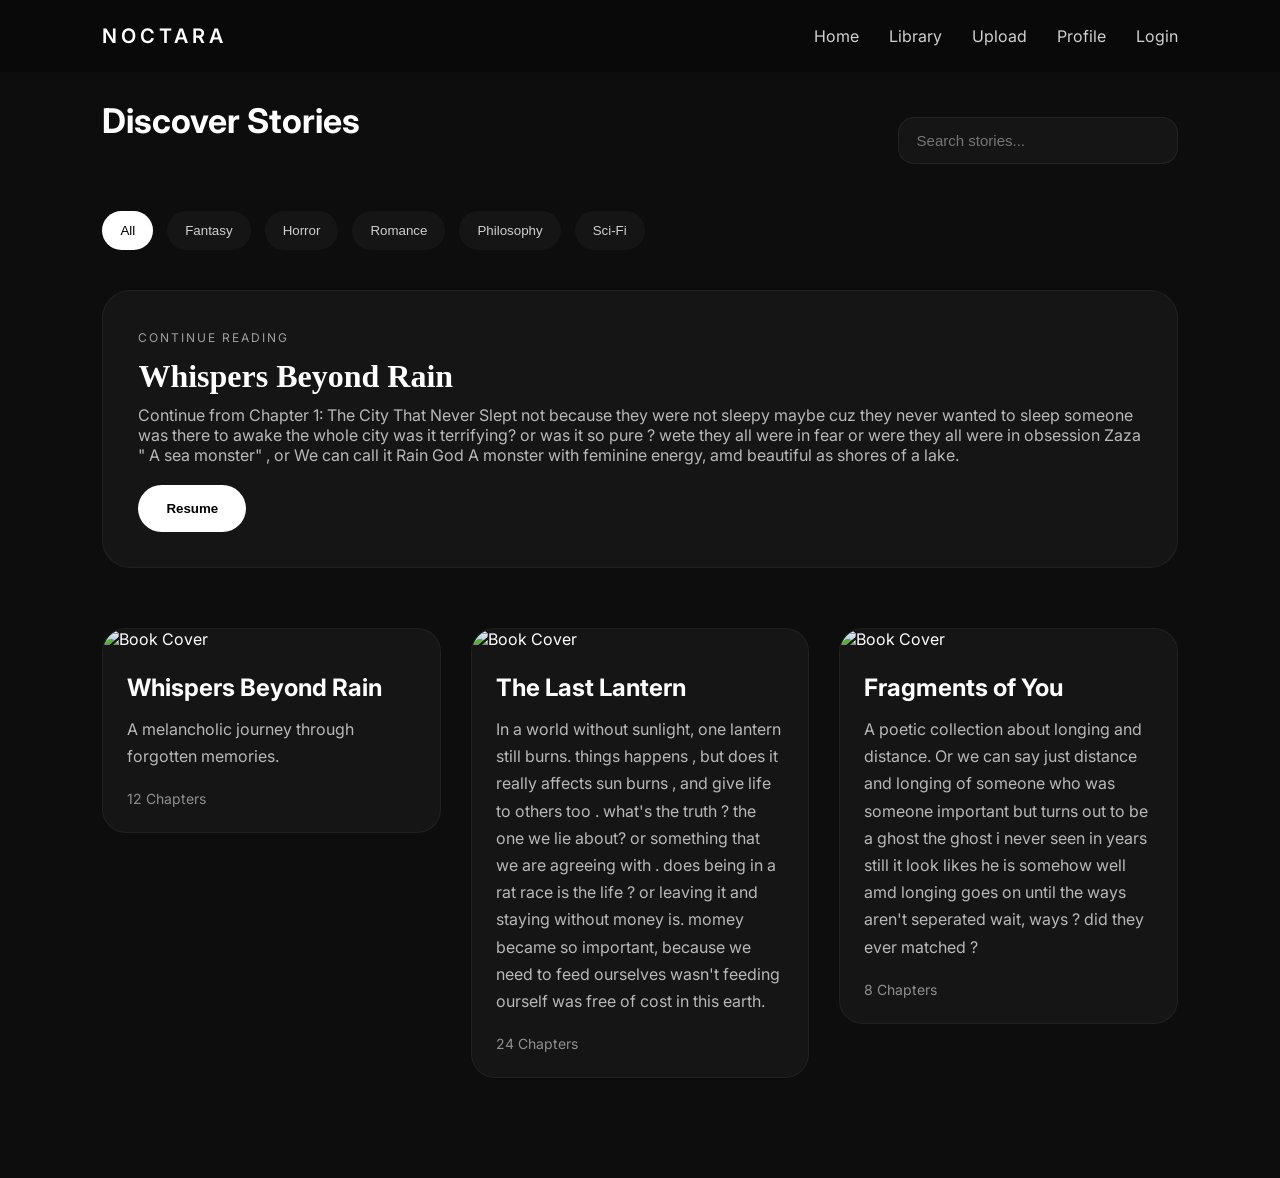
==== commit 76395c1c: "Update index.html" ====
--- a/index.html
+++ b/index.html
@@ -81,6 +81,13 @@
       <p>
         Continue from Chapter 1:
         The City That Never Slept
+        not because they were not sleepy
+        maybe cuz they never wanted to sleep 
+        someone was there to awake the whole city 
+        was it terrifying? or was it so pure ?
+        wete they all were in fear or were they all were in obsession 
+        Zaza " A sea monster" , or We can call it Rain God 
+        A monster with feminine energy, amd beautiful as shores of a lake. 
       </p>
 
     </div>
@@ -144,6 +151,14 @@
           <p>
             In a world without sunlight,
             one lantern still burns.
+            things happens , but does it really affects 
+            sun burns , and give life to others too .
+            what's the truth ? the one we lie about? or
+            something that we are agreeing with .
+            does being in a rat race is the life ? 
+            or leaving it and staying without money is. 
+            momey became so important, because we need to feed ourselves 
+          wasn't feeding ourself was free of cost in this earth.
           </p>
 
           <span>24 Chapters</span>
@@ -173,6 +188,13 @@
 
           <p>
             A poetic collection about longing and distance.
+            Or we can say just distance and longing of someone 
+            who was someone important 
+            but turns out to be a ghost 
+            the ghost i never seen in years 
+            still it look likes he is somehow well
+            amd longing goes on until the ways aren't seperated
+            wait, ways ? did they ever matched ? 
           </p>
 
           <span>8 Chapters</span>
